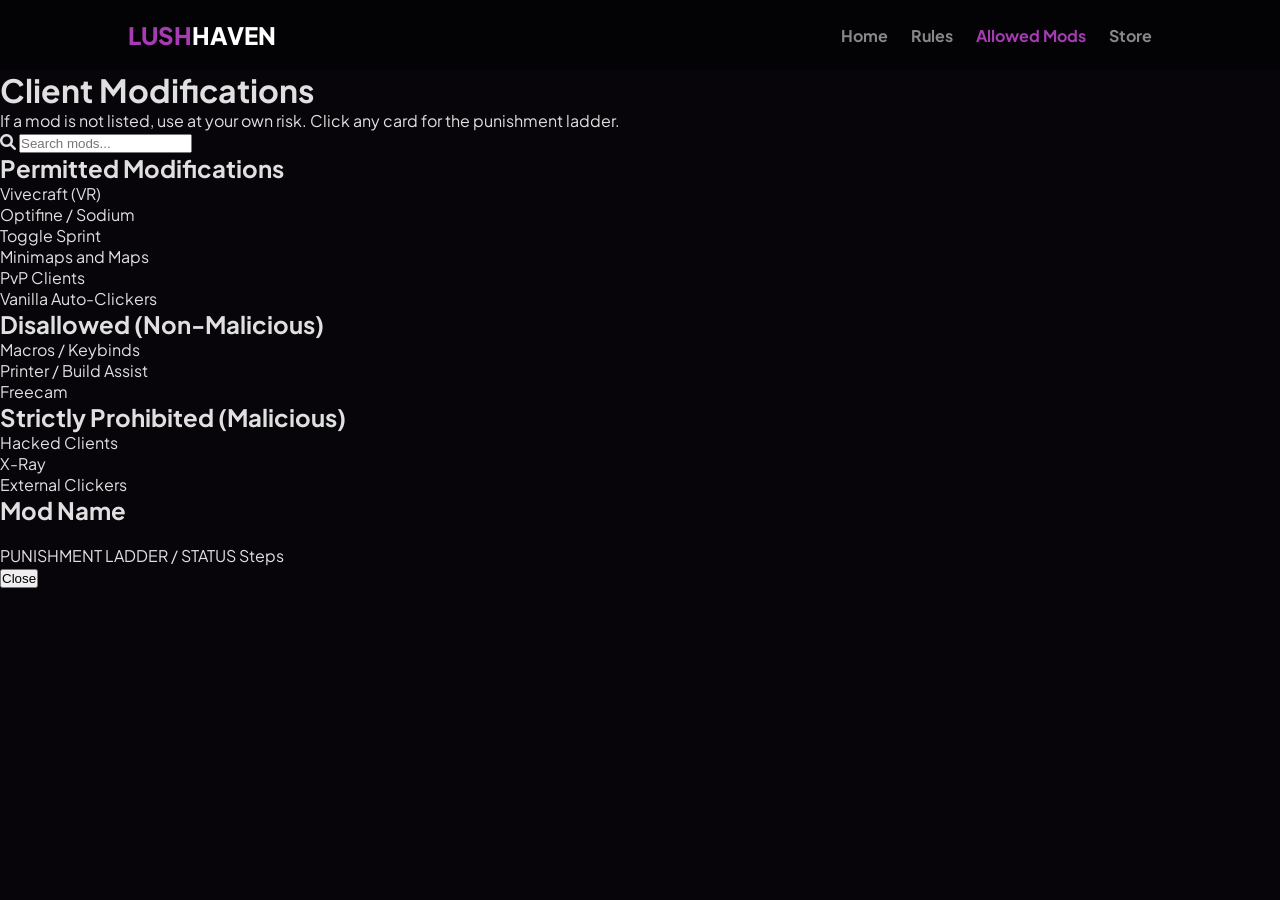
==== mods.html @ 112acbd1 "Update mods.html" ====
<!DOCTYPE html>
<html lang="en">
<head>
    <meta charset="UTF-8">
    <meta name="viewport" content="width=device-width, initial-scale=1.0">
    <title>LushHaven | Client Modifications</title>
    <link rel="stylesheet" href="style.css">
    <link rel="stylesheet" href="https://cdnjs.cloudflare.com/ajax/libs/font-awesome/6.0.0/css/all.min.css">
</head>
<body>

<header>
    <div class="nav">
        <div class="logo"><span>LUSH</span>HAVEN</div>
        <div class="links">
            <a href="index.html">Home</a>
            <a href="rules.html">Rules</a>
            <a href="mods.html" class="active">Allowed Mods</a>
            <a href="https://lushhaven.tebex.io/">Store</a>
        </div>
    </div>
</header>

<div class="container">
    <div class="rules-header">
        <h1>Client <span>Modifications</span></h1>
        <p>If a mod is not listed, use at your own risk. Click any card for the punishment ladder.</p>
        <div class="search-wrapper">
            <i class="fas fa-search"></i>
            <input type="text" id="modSearch" placeholder="Search mods..." onkeyup="filterMods()">
        </div>
    </div>

    <h2 class="tier-title status-green">Permitted Modifications</h2>
    <div class="rule-grid">
        <div class="rule-node status-green-bg" onclick="openMod('Vivecraft', 'Minecraft VR modifications.', 'PERMITTED')">Vivecraft (VR)</div>
        <div class="rule-node status-green-bg" onclick="openMod('Performance', 'Optifine, Sodium, Lithium, and Starlight.', 'PERMITTED')">Optifine / Sodium</div>
        <div class="rule-node status-green-bg" onclick="openMod('Toggle Sprint', 'Built-in or modded toggle sprint.', 'PERMITTED')">Toggle Sprint</div>
        <div class="rule-node status-green-bg" onclick="openMod('Minimaps', 'Surface terrain only. Players, mobs, and caves must be DISABLED.', 'PERMITTED')">Minimaps and Maps</div>
        <div class="rule-node status-green-bg" onclick="openMod('PvP Clients', 'Badlion, Lunar, Cosmic, 5zig, and LabyMod.', 'PERMITTED')">PvP Clients</div>
        <div class="rule-node status-green-bg" onclick="openMod('Vanilla Clickers', 'Includes F3+T and built-in toggles. Disallowed for AFK/PvP.', 'PERMITTED')">Vanilla Auto-Clickers</div>
    </div>

    <h2 class="tier-title status-yellow">Disallowed (Non-Malicious)</h2>
    <div class="rule-grid">
        <div class="rule-node status-yellow-bg" onclick="openMod('Macros/Keybinds', 'Includes hotkeys. Disallowed for AFK usage.', '1d ➔ 3d ➔ 7d ➔ 14d ➔ PERM')">Macros / Keybinds</div>
        <div class="rule-node status-yellow-bg" onclick="openMod('Printer', 'Easy Place / Safe Place behavior. Only allowed on Creative.', '1d ➔ 3d ➔ 7d ➔ 14d ➔ PERM')">Printer / Build Assist</div>
        <div class="rule-node status-yellow-bg" onclick="openMod('Freecam', 'Looking through walls via camera detaching.', '1d ➔ 3d ➔ 7d ➔ 14d ➔ PERM')">Freecam</div>
    </div>

    <h2 class="tier-title status-red">Strictly Prohibited (Malicious)</h2>
    <div class="rule-grid">
        <div class="rule-node status-red-bg" onclick="openMod('Hacked Clients', 'Vape, Future, Meteor, Impact, etc.', '7d ➔ 14d ➔ 30d ➔ PERM')">Hacked Clients</div>
        <div class="rule-node status-red-bg" onclick="openMod('X-Ray', 'Texture packs, mods, or cave-finders.', '7d ➔ 14d ➔ 30d ➔ PERM')">X-Ray</div>
        <div class="rule-node status-red-bg" onclick="openMod('Auto-Clickers', 'External software used for PvP or AFK grinding.', '7d ➔ 14d ➔ 30d ➔ PERM')">External Clickers</div>
    </div>
</div>

<div id="modModal" class="modal">
    <div class="modal-content">
        <h2 id="modalTitle">Mod Name</h2>
        <p id="modalDesc" style="margin: 20px 0; color: #888;"></p>
        <div id="statusBox" class="punishment-banner">
            <span class="banner-label">PUNISHMENT LADDER / STATUS</span>
            <span id="modalStatus" class="banner-steps">Steps</span>
        </div>
        <button class="btn-close" onclick="closeModal()">Close</button>
    </div>
</div>

<script>
    const modal = document.getElementById("modModal");
    function openMod(t, d, s) {
        document.getElementById("modalTitle").innerText = t;
        document.getElementById("modalDesc").innerText = d;
        document.getElementById("modalStatus").innerText = s;
        const sourceNode = event.currentTarget;
        const statusBox = document.getElementById("statusBox");
        
        let colorClass = 'status-red-bg';
        if (sourceNode.classList.contains('status-green-bg')) colorClass = 'status-green-bg';
        if (sourceNode.classList.contains('status-yellow-bg')) colorClass = 'status-yellow-bg';
        
        statusBox.className = "punishment-banner " + colorClass;
        modal.style.display = "flex";
    }
    function closeModal() { modal.style.display = "none"; }
    function filterMods() {
        let input = document.getElementById('modSearch').value.toLowerCase();
        let nodes = document.getElementsByClassName('rule-node');
        for (let i = 0; i < nodes.length; i++) {
            nodes[i].style.display = nodes[i].innerText.toLowerCase().includes(input) ? "block" : "none";
        }
    }
    window.onclick = (e) => { if (e.target == modal) closeModal(); }
</script>
</body>
</html>
---- style.css ----
/* --- ROOT SETTINGS --- */
@import url('https://fonts.googleapis.com/css2?family=Plus+Jakarta+Sans:wght@400;600;800&display=swap');

:root {
    --bg: #07050a;
    --card: #120e1a;
    --accent: #a73bb3; /* Purple */
    --text: #e0e0e0;
    --success: #2ecc71;
}

* { margin: 0; padding: 0; box-sizing: border-box; }

body {
    background-color: var(--bg) !important; /* Force black background */
    color: var(--text);
    font-family: 'Plus Jakarta Sans', sans-serif;
}

/* --- LOGO COLORS --- */
.logo { 
    font-weight: 800; 
    font-size: 24px; 
    color: #ffffff !important; /* HAVEN is white */
}
.logo span { 
    color: var(--accent) !important; /* LUSH is purple */
}

/* --- HERO SECTION --- */
.main-wrapper {
    height: 100vh;
    display: flex;
    flex-direction: column;
    justify-content: center;
    align-items: center;
    text-align: center;
    padding: 20px;
}

.hero-section h1 {
    font-size: 70px;
    font-weight: 800;
    line-height: 1;
    margin-bottom: 20px;
}

.hero-section h1 span {
    color: var(--accent);
}

.badge {
    background: rgba(167, 59, 179, 0.1);
    color: var(--accent);
    padding: 10px 20px;
    border-radius: 50px;
    font-size: 12px;
    font-weight: 800;
    border: 1px solid var(--accent);
    margin-bottom: 20px;
    display: inline-block;
}

/* --- BUTTONS --- */
.btn-main {
    background: var(--accent);
    color: white;
    padding: 15px 30px;
    border-radius: 10px;
    text-decoration: none;
    font-weight: 800;
    display: inline-block;
    margin-top: 20px;
}

/* --- NAV --- */
.nav {
    display: flex;
    justify-content: space-between;
    align-items: center;
    padding: 20px 10%;
    background: rgba(0,0,0,0.5);
    backdrop-filter: blur(10px);
}

.links a {
    color: #888;
    text-decoration: none;
    margin-left: 20px;
    font-weight: 700;
}

.links a.active { color: var(--accent); }
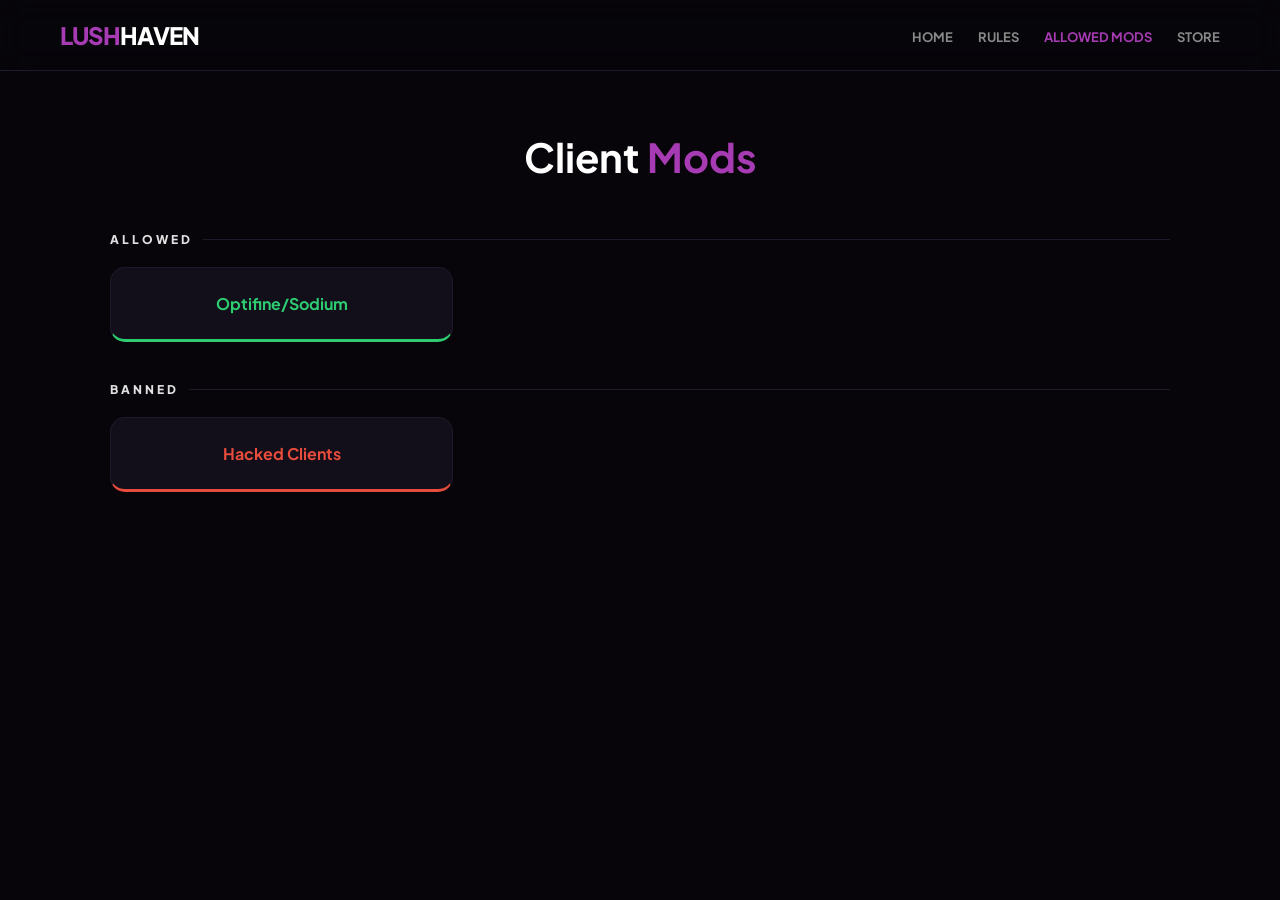
==== commit 0bcd7816: "Update mods.html" ====
--- a/mods.html
+++ b/mods.html
@@ -2,97 +2,32 @@
 <html lang="en">
 <head>
     <meta charset="UTF-8">
-    <meta name="viewport" content="width=device-width, initial-scale=1.0">
-    <title>LushHaven | Client Modifications</title>
+    <title>LushHaven | Mods</title>
     <link rel="stylesheet" href="style.css">
     <link rel="stylesheet" href="https://cdnjs.cloudflare.com/ajax/libs/font-awesome/6.0.0/css/all.min.css">
 </head>
 <body>
-
 <header>
     <div class="nav">
         <div class="logo"><span>LUSH</span>HAVEN</div>
-        <div class="links">
-            <a href="index.html">Home</a>
-            <a href="rules.html">Rules</a>
-            <a href="mods.html" class="active">Allowed Mods</a>
-            <a href="https://lushhaven.tebex.io/">Store</a>
-        </div>
+        <div class="links"><a href="index.html">Home</a><a href="rules.html">Rules</a><a href="mods.html" class="active">Allowed Mods</a><a href="https://lushhaven.tebex.io/">Store</a></div>
     </div>
 </header>
-
 <div class="container">
-    <div class="rules-header">
-        <h1>Client <span>Modifications</span></h1>
-        <p>If a mod is not listed, use at your own risk. Click any card for the punishment ladder.</p>
-        <div class="search-wrapper">
-            <i class="fas fa-search"></i>
-            <input type="text" id="modSearch" placeholder="Search mods..." onkeyup="filterMods()">
-        </div>
+    <div class="rules-header"><h1>Client <span>Mods</span></h1></div>
+    <h2 class="tier-title status-green">Allowed</h2>
+    <div class="rule-grid">
+        <div class="rule-node status-green-bg" onclick="openPop('Performance', 'Optifine/Sodium.', 'PERMITTED')">Optifine/Sodium</div>
     </div>
-
-    <h2 class="tier-title status-green">Permitted Modifications</h2>
+    <h2 class="tier-title status-red">Banned</h2>
     <div class="rule-grid">
-        <div class="rule-node status-green-bg" onclick="openMod('Vivecraft', 'Minecraft VR modifications.', 'PERMITTED')">Vivecraft (VR)</div>
-        <div class="rule-node status-green-bg" onclick="openMod('Performance', 'Optifine, Sodium, Lithium, and Starlight.', 'PERMITTED')">Optifine / Sodium</div>
-        <div class="rule-node status-green-bg" onclick="openMod('Toggle Sprint', 'Built-in or modded toggle sprint.', 'PERMITTED')">Toggle Sprint</div>
-        <div class="rule-node status-green-bg" onclick="openMod('Minimaps', 'Surface terrain only. Players, mobs, and caves must be DISABLED.', 'PERMITTED')">Minimaps and Maps</div>
-        <div class="rule-node status-green-bg" onclick="openMod('PvP Clients', 'Badlion, Lunar, Cosmic, 5zig, and LabyMod.', 'PERMITTED')">PvP Clients</div>
-        <div class="rule-node status-green-bg" onclick="openMod('Vanilla Clickers', 'Includes F3+T and built-in toggles. Disallowed for AFK/PvP.', 'PERMITTED')">Vanilla Auto-Clickers</div>
-    </div>
-
-    <h2 class="tier-title status-yellow">Disallowed (Non-Malicious)</h2>
-    <div class="rule-grid">
-        <div class="rule-node status-yellow-bg" onclick="openMod('Macros/Keybinds', 'Includes hotkeys. Disallowed for AFK usage.', '1d ➔ 3d ➔ 7d ➔ 14d ➔ PERM')">Macros / Keybinds</div>
-        <div class="rule-node status-yellow-bg" onclick="openMod('Printer', 'Easy Place / Safe Place behavior. Only allowed on Creative.', '1d ➔ 3d ➔ 7d ➔ 14d ➔ PERM')">Printer / Build Assist</div>
-        <div class="rule-node status-yellow-bg" onclick="openMod('Freecam', 'Looking through walls via camera detaching.', '1d ➔ 3d ➔ 7d ➔ 14d ➔ PERM')">Freecam</div>
-    </div>
-
-    <h2 class="tier-title status-red">Strictly Prohibited (Malicious)</h2>
-    <div class="rule-grid">
-        <div class="rule-node status-red-bg" onclick="openMod('Hacked Clients', 'Vape, Future, Meteor, Impact, etc.', '7d ➔ 14d ➔ 30d ➔ PERM')">Hacked Clients</div>
-        <div class="rule-node status-red-bg" onclick="openMod('X-Ray', 'Texture packs, mods, or cave-finders.', '7d ➔ 14d ➔ 30d ➔ PERM')">X-Ray</div>
-        <div class="rule-node status-red-bg" onclick="openMod('Auto-Clickers', 'External software used for PvP or AFK grinding.', '7d ➔ 14d ➔ 30d ➔ PERM')">External Clickers</div>
+        <div class="rule-node status-red-bg" onclick="openPop('Hacks', 'KillAura, Fly, etc.', '7d ➔ 14d ➔ PERM')">Hacked Clients</div>
     </div>
 </div>
-
-<div id="modModal" class="modal">
-    <div class="modal-content">
-        <h2 id="modalTitle">Mod Name</h2>
-        <p id="modalDesc" style="margin: 20px 0; color: #888;"></p>
-        <div id="statusBox" class="punishment-banner">
-            <span class="banner-label">PUNISHMENT LADDER / STATUS</span>
-            <span id="modalStatus" class="banner-steps">Steps</span>
-        </div>
-        <button class="btn-close" onclick="closeModal()">Close</button>
-    </div>
-</div>
-
+<div id="m" class="modal"><div class="modal-content"><h2 id="mT"></h2><p id="mD" style="margin:20px 0; color:#888"></p><div id="mB" class="punishment-banner"><span class="banner-label">STATUS</span><span id="mS" class="banner-steps"></span></div><button class="btn-close" onclick="closePop()">Close</button></div></div>
 <script>
-    const modal = document.getElementById("modModal");
-    function openMod(t, d, s) {
-        document.getElementById("modalTitle").innerText = t;
-        document.getElementById("modalDesc").innerText = d;
-        document.getElementById("modalStatus").innerText = s;
-        const sourceNode = event.currentTarget;
-        const statusBox = document.getElementById("statusBox");
-        
-        let colorClass = 'status-red-bg';
-        if (sourceNode.classList.contains('status-green-bg')) colorClass = 'status-green-bg';
-        if (sourceNode.classList.contains('status-yellow-bg')) colorClass = 'status-yellow-bg';
-        
-        statusBox.className = "punishment-banner " + colorClass;
-        modal.style.display = "flex";
-    }
-    function closeModal() { modal.style.display = "none"; }
-    function filterMods() {
-        let input = document.getElementById('modSearch').value.toLowerCase();
-        let nodes = document.getElementsByClassName('rule-node');
-        for (let i = 0; i < nodes.length; i++) {
-            nodes[i].style.display = nodes[i].innerText.toLowerCase().includes(input) ? "block" : "none";
-        }
-    }
-    window.onclick = (e) => { if (e.target == modal) closeModal(); }
+    function openPop(t,d,s){document.getElementById('mT').innerText=t;document.getElementById('mD').innerText=d;document.getElementById('mS').innerText=s;document.getElementById('m').style.display='flex';}
+    function closePop(){document.getElementById('m').style.display='none';}
 </script>
 </body>
 </html>
--- a/style.css
+++ b/style.css
@@ -1,93 +1,70 @@
-/* --- ROOT SETTINGS --- */
 @import url('https://fonts.googleapis.com/css2?family=Plus+Jakarta+Sans:wght@400;600;800&display=swap');
 
 :root {
     --bg: #07050a;
     --card: #120e1a;
-    --accent: #a73bb3; /* Purple */
+    --accent: #a73bb3;
     --text: #e0e0e0;
     --success: #2ecc71;
+    --warning: #f1c40f;
+    --danger: #e74c3c;
 }
 
 * { margin: 0; padding: 0; box-sizing: border-box; }
 
 body {
-    background-color: var(--bg) !important; /* Force black background */
+    background-color: var(--bg);
     color: var(--text);
     font-family: 'Plus Jakarta Sans', sans-serif;
+    overflow-x: hidden;
 }
 
-/* --- LOGO COLORS --- */
-.logo { 
-    font-weight: 800; 
-    font-size: 24px; 
-    color: #ffffff !important; /* HAVEN is white */
+/* --- Navigation --- */
+header {
+    background: rgba(7, 5, 10, 0.8);
+    backdrop-filter: blur(15px);
+    border-bottom: 1px solid #1f1a29;
+    position: sticky;
+    top: 0;
+    z-index: 1000;
 }
-.logo span { 
-    color: var(--accent) !important; /* LUSH is purple */
-}
+.nav { max-width: 1200px; margin: 0 auto; display: flex; justify-content: space-between; padding: 20px; align-items: center; }
 
-/* --- HERO SECTION --- */
-.main-wrapper {
-    height: 100vh;
-    display: flex;
-    flex-direction: column;
-    justify-content: center;
-    align-items: center;
-    text-align: center;
-    padding: 20px;
-}
+/* Logo Fix: LUSH is Purple, HAVEN is White */
+.logo { font-weight: 800; font-size: 24px; color: #ffffff; letter-spacing: -1px; }
+.logo span { color: var(--accent); }
 
-.hero-section h1 {
-    font-size: 70px;
-    font-weight: 800;
-    line-height: 1;
-    margin-bottom: 20px;
-}
+.links a { color: #888; text-decoration: none; margin-left: 25px; font-weight: 700; font-size: 13px; text-transform: uppercase; transition: 0.3s; }
+.links a.active, .links a:hover { color: var(--accent); }
 
-.hero-section h1 span {
-    color: var(--accent);
-}
+/* --- Hero (Index) --- */
+.main-wrapper { min-height: calc(100vh - 80px); display: flex; flex-direction: column; justify-content: center; align-items: center; padding: 40px 20px; text-align: center; }
+.badge { background: rgba(167, 59, 179, 0.1); color: var(--accent); padding: 8px 16px; border-radius: 50px; font-size: 12px; font-weight: 800; border: 1px solid var(--accent); margin-bottom: 20px; display: inline-block; }
+.hero-section h1 { font-size: clamp(40px, 8vw, 80px); color: #fff; line-height: 1.1; margin-bottom: 20px; }
+.hero-section h1 span { color: var(--accent); display: block; }
+.btn-main { background: var(--accent); color: #fff; padding: 18px 35px; border-radius: 12px; text-decoration: none; font-weight: 800; display: inline-block; transition: 0.3s; }
+.btn-main:hover { transform: translateY(-3px); box-shadow: 0 10px 20px rgba(167, 59, 179, 0.3); }
 
-.badge {
-    background: rgba(167, 59, 179, 0.1);
-    color: var(--accent);
-    padding: 10px 20px;
-    border-radius: 50px;
-    font-size: 12px;
-    font-weight: 800;
-    border: 1px solid var(--accent);
-    margin-bottom: 20px;
-    display: inline-block;
-}
+/* --- Grids (Rules/Mods) --- */
+.container { max-width: 1100px; margin: 0 auto; padding: 60px 20px; }
+.rules-header { text-align: center; margin-bottom: 50px; }
+.rules-header h1 { font-size: 40px; color: #fff; }
+.rules-header h1 span { color: var(--accent); }
+.tier-title { font-size: 12px; text-transform: uppercase; letter-spacing: 3px; margin: 40px 0 20px; font-weight: 800; display: flex; align-items: center; gap: 10px; }
+.tier-title::after { content: ""; height: 1px; flex: 1; background: #1f1a29; }
+.rule-grid { display: grid; grid-template-columns: repeat(auto-fill, minmax(280px, 1fr)); gap: 15px; }
+.rule-node { background: var(--card); border: 1px solid #1f1a29; padding: 25px; border-radius: 15px; cursor: pointer; font-weight: 700; transition: 0.3s; text-align: center; }
+.rule-node:hover { border-color: var(--accent); transform: translateY(-5px); }
 
-/* --- BUTTONS --- */
-.btn-main {
-    background: var(--accent);
-    color: white;
-    padding: 15px 30px;
-    border-radius: 10px;
-    text-decoration: none;
-    font-weight: 800;
-    display: inline-block;
-    margin-top: 20px;
-}
+/* --- Status Colors --- */
+.status-green-bg { border-bottom: 3px solid var(--success) !important; color: var(--success); }
+.status-yellow-bg { border-bottom: 3px solid var(--warning) !important; color: var(--warning); }
+.status-red-bg { border-bottom: 3px solid var(--danger) !important; color: var(--danger); }
 
-/* --- NAV --- */
-.nav {
-    display: flex;
-    justify-content: space-between;
-    align-items: center;
-    padding: 20px 10%;
-    background: rgba(0,0,0,0.5);
-    backdrop-filter: blur(10px);
-}
-
-.links a {
-    color: #888;
-    text-decoration: none;
-    margin-left: 20px;
-    font-weight: 700;
-}
-
-.links a.active { color: var(--accent); }
+/* --- Modals --- */
+.modal { display: none; position: fixed; z-index: 2000; left: 0; top: 0; width: 100%; height: 100%; background: rgba(0,0,0,0.9); backdrop-filter: blur(10px); justify-content: center; align-items: center; }
+.modal-content { background: #120e1a; padding: 40px; border-radius: 20px; width: 90%; max-width: 500px; border: 1px solid #2a2438; text-align: center; }
+.punishment-banner { padding: 20px; border-radius: 12px; margin: 20px 0; text-align: left; background: rgba(255,255,255,0.05); }
+.banner-label { font-size: 10px; font-weight: 900; opacity: 0.6; display: block; margin-bottom: 5px; }
+.banner-steps { font-weight: 700; color: #fff; }
+.btn-close { background: var(--accent); color: #fff; border: none; padding: 12px 30px; border-radius: 8px; font-weight: 800; cursor: pointer; }
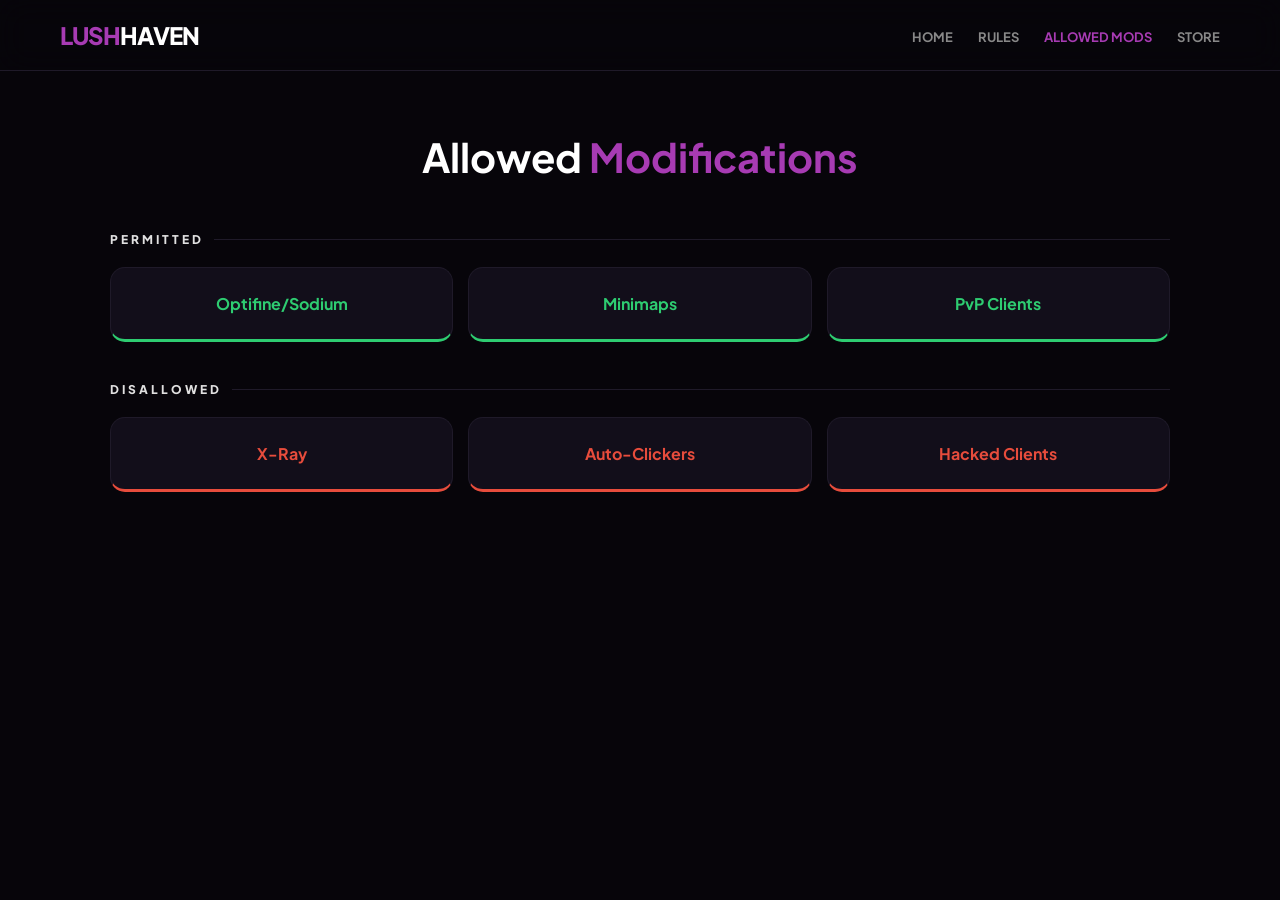
==== commit 75fa4b45: "Refactor mods.html for clarity and structure" ====
--- a/mods.html
+++ b/mods.html
@@ -14,19 +14,32 @@
     </div>
 </header>
 <div class="container">
-    <div class="rules-header"><h1>Client <span>Mods</span></h1></div>
-    <h2 class="tier-title status-green">Allowed</h2>
+    <div class="rules-header"><h1>Allowed <span>Modifications</span></h1></div>
+    
+    <h2 class="tier-title status-green">Permitted</h2>
     <div class="rule-grid">
-        <div class="rule-node status-green-bg" onclick="openPop('Performance', 'Optifine/Sodium.', 'PERMITTED')">Optifine/Sodium</div>
+        <div class="rule-node status-green-bg" onclick="openPop('Optifine', 'Performance optimization.', 'ALLOWED')">Optifine/Sodium</div>
+        <div class="rule-node status-green-bg" onclick="openPop('Minimaps', 'Surface maps only. No caves/players.', 'ALLOWED')">Minimaps</div>
+        <div class="rule-node status-green-bg" onclick="openPop('PvP Clients', 'Lunar, Badlion, etc.', 'ALLOWED')">PvP Clients</div>
     </div>
-    <h2 class="tier-title status-red">Banned</h2>
+
+    <h2 class="tier-title status-red">Disallowed</h2>
     <div class="rule-grid">
-        <div class="rule-node status-red-bg" onclick="openPop('Hacks', 'KillAura, Fly, etc.', '7d ➔ 14d ➔ PERM')">Hacked Clients</div>
+        <div class="rule-node status-red-bg" onclick="openPop('X-Ray', 'Seeing ores/chests.', '7d ➔ 30d ➔ PERM')">X-Ray</div>
+        <div class="rule-node status-red-bg" onclick="openPop('Auto-Clickers', 'Automation of clicking.', '7d ➔ 14d ➔ PERM')">Auto-Clickers</div>
+        <div class="rule-node status-red-bg" onclick="openPop('Hacks', 'Fly, Speed, KillAura.', 'Permanent Ban')">Hacked Clients</div>
     </div>
 </div>
+
 <div id="m" class="modal"><div class="modal-content"><h2 id="mT"></h2><p id="mD" style="margin:20px 0; color:#888"></p><div id="mB" class="punishment-banner"><span class="banner-label">STATUS</span><span id="mS" class="banner-steps"></span></div><button class="btn-close" onclick="closePop()">Close</button></div></div>
+
 <script>
-    function openPop(t,d,s){document.getElementById('mT').innerText=t;document.getElementById('mD').innerText=d;document.getElementById('mS').innerText=s;document.getElementById('m').style.display='flex';}
+    function openPop(t,d,s){
+        document.getElementById('mT').innerText=t;
+        document.getElementById('mD').innerText=d;
+        document.getElementById('mS').innerText=s;
+        document.getElementById('m').style.display='flex';
+    }
     function closePop(){document.getElementById('m').style.display='none';}
 </script>
 </body>
--- a/style.css
+++ b/style.css
@@ -16,7 +16,6 @@
     background-color: var(--bg);
     color: var(--text);
     font-family: 'Plus Jakarta Sans', sans-serif;
-    overflow-x: hidden;
 }
 
 /* --- Navigation --- */
@@ -29,26 +28,30 @@
     z-index: 1000;
 }
 .nav { max-width: 1200px; margin: 0 auto; display: flex; justify-content: space-between; padding: 20px; align-items: center; }
-
-/* Logo Fix: LUSH is Purple, HAVEN is White */
 .logo { font-weight: 800; font-size: 24px; color: #ffffff; letter-spacing: -1px; }
 .logo span { color: var(--accent); }
-
 .links a { color: #888; text-decoration: none; margin-left: 25px; font-weight: 700; font-size: 13px; text-transform: uppercase; transition: 0.3s; }
 .links a.active, .links a:hover { color: var(--accent); }
 
 /* --- Hero (Index) --- */
 .main-wrapper { min-height: calc(100vh - 80px); display: flex; flex-direction: column; justify-content: center; align-items: center; padding: 40px 20px; text-align: center; }
-.badge { background: rgba(167, 59, 179, 0.1); color: var(--accent); padding: 8px 16px; border-radius: 50px; font-size: 12px; font-weight: 800; border: 1px solid var(--accent); margin-bottom: 20px; display: inline-block; }
-.hero-section h1 { font-size: clamp(40px, 8vw, 80px); color: #fff; line-height: 1.1; margin-bottom: 20px; }
-.hero-section h1 span { color: var(--accent); display: block; }
-.btn-main { background: var(--accent); color: #fff; padding: 18px 35px; border-radius: 12px; text-decoration: none; font-weight: 800; display: inline-block; transition: 0.3s; }
-.btn-main:hover { transform: translateY(-3px); box-shadow: 0 10px 20px rgba(167, 59, 179, 0.3); }
+.badge { background: rgba(167, 59, 179, 0.1); color: var(--accent); padding: 8px 16px; border-radius: 50px; font-size: 12px; font-weight: 800; border: 1px solid var(--accent); margin-bottom: 25px; display: inline-block; }
+.hero-section { max-width: 800px; }
+.hero-section h1 { font-size: clamp(40px, 8vw, 75px); color: #fff; line-height: 1.1; margin-bottom: 25px; }
+.hero-section h1 span { color: var(--accent); }
+.hero-section p { font-size: 18px; color: #888; margin-bottom: 40px; line-height: 1.6; }
 
-/* --- Grids (Rules/Mods) --- */
+/* --- Button Grouping --- */
+.hero-btns { display: flex; gap: 15px; justify-content: center; flex-wrap: wrap; }
+.btn-main { background: var(--accent); color: #fff; padding: 18px 35px; border-radius: 12px; text-decoration: none; font-weight: 800; transition: 0.3s; cursor: pointer; border: none; font-family: inherit; }
+.btn-ip { background: var(--card); color: #fff; border: 1px solid #1f1a29; padding: 18px 35px; border-radius: 12px; font-weight: 800; cursor: pointer; transition: 0.3s; display: flex; align-items: center; gap: 10px; }
+.btn-ip:hover { border-color: var(--accent); background: #1a1425; }
+.btn-ip i { color: var(--accent); }
+
+/* --- Grids --- */
 .container { max-width: 1100px; margin: 0 auto; padding: 60px 20px; }
 .rules-header { text-align: center; margin-bottom: 50px; }
-.rules-header h1 { font-size: 40px; color: #fff; }
+.rules-header h1 { font-size: 40px; color: #fff; margin-bottom: 10px; }
 .rules-header h1 span { color: var(--accent); }
 .tier-title { font-size: 12px; text-transform: uppercase; letter-spacing: 3px; margin: 40px 0 20px; font-weight: 800; display: flex; align-items: center; gap: 10px; }
 .tier-title::after { content: ""; height: 1px; flex: 1; background: #1f1a29; }
@@ -56,15 +59,13 @@
 .rule-node { background: var(--card); border: 1px solid #1f1a29; padding: 25px; border-radius: 15px; cursor: pointer; font-weight: 700; transition: 0.3s; text-align: center; }
 .rule-node:hover { border-color: var(--accent); transform: translateY(-5px); }
 
-/* --- Status Colors --- */
+/* --- Status & Modals --- */
 .status-green-bg { border-bottom: 3px solid var(--success) !important; color: var(--success); }
 .status-yellow-bg { border-bottom: 3px solid var(--warning) !important; color: var(--warning); }
 .status-red-bg { border-bottom: 3px solid var(--danger) !important; color: var(--danger); }
-
-/* --- Modals --- */
 .modal { display: none; position: fixed; z-index: 2000; left: 0; top: 0; width: 100%; height: 100%; background: rgba(0,0,0,0.9); backdrop-filter: blur(10px); justify-content: center; align-items: center; }
 .modal-content { background: #120e1a; padding: 40px; border-radius: 20px; width: 90%; max-width: 500px; border: 1px solid #2a2438; text-align: center; }
 .punishment-banner { padding: 20px; border-radius: 12px; margin: 20px 0; text-align: left; background: rgba(255,255,255,0.05); }
 .banner-label { font-size: 10px; font-weight: 900; opacity: 0.6; display: block; margin-bottom: 5px; }
 .banner-steps { font-weight: 700; color: #fff; }
-.btn-close { background: var(--accent); color: #fff; border: none; padding: 12px 30px; border-radius: 8px; font-weight: 800; cursor: pointer; }
+.btn-close { background: var(--accent); color: #fff; border: none; padding: 12px 30px; border-radius: 8px; font-weight: 800; cursor: pointer; margin-top: 10px; }
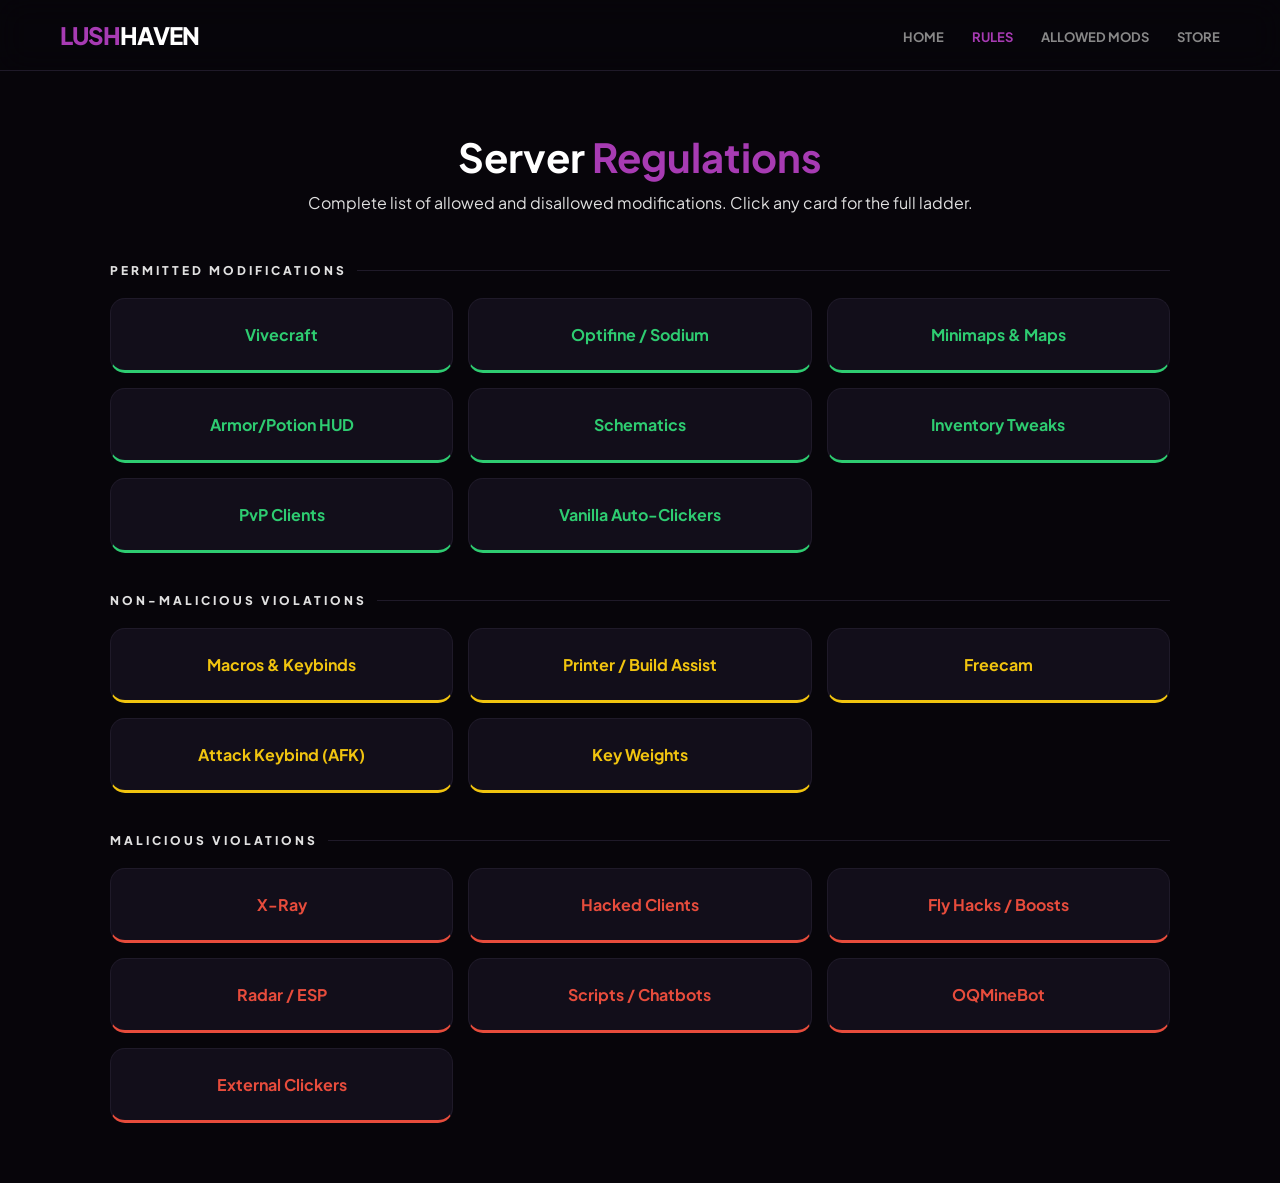
==== commit f96cdc7c: "Update mods.html" ====
--- a/mods.html
+++ b/mods.html
@@ -2,45 +2,92 @@
 <html lang="en">
 <head>
     <meta charset="UTF-8">
-    <title>LushHaven | Mods</title>
+    <meta name="viewport" content="width=device-width, initial-scale=1.0">
+    <title>LushHaven | Rules</title>
     <link rel="stylesheet" href="style.css">
     <link rel="stylesheet" href="https://cdnjs.cloudflare.com/ajax/libs/font-awesome/6.0.0/css/all.min.css">
 </head>
 <body>
+
 <header>
     <div class="nav">
         <div class="logo"><span>LUSH</span>HAVEN</div>
-        <div class="links"><a href="index.html">Home</a><a href="rules.html">Rules</a><a href="mods.html" class="active">Allowed Mods</a><a href="https://lushhaven.tebex.io/">Store</a></div>
+        <div class="links">
+            <a href="index.html">Home</a>
+            <a href="rules.html" class="active">Rules</a>
+            <a href="mods.html">Allowed Mods</a>
+            <a href="https://lushhaven.tebex.io/">Store</a>
+        </div>
     </div>
 </header>
+
 <div class="container">
-    <div class="rules-header"><h1>Allowed <span>Modifications</span></h1></div>
-    
-    <h2 class="tier-title status-green">Permitted</h2>
-    <div class="rule-grid">
-        <div class="rule-node status-green-bg" onclick="openPop('Optifine', 'Performance optimization.', 'ALLOWED')">Optifine/Sodium</div>
-        <div class="rule-node status-green-bg" onclick="openPop('Minimaps', 'Surface maps only. No caves/players.', 'ALLOWED')">Minimaps</div>
-        <div class="rule-node status-green-bg" onclick="openPop('PvP Clients', 'Lunar, Badlion, etc.', 'ALLOWED')">PvP Clients</div>
+    <div class="rules-header">
+        <h1>Server <span>Regulations</span></h1>
+        <p>Complete list of allowed and disallowed modifications. Click any card for the full ladder.</p>
     </div>
 
-    <h2 class="tier-title status-red">Disallowed</h2>
+    <h2 class="tier-title status-green">Permitted Modifications</h2>
     <div class="rule-grid">
-        <div class="rule-node status-red-bg" onclick="openPop('X-Ray', 'Seeing ores/chests.', '7d ➔ 30d ➔ PERM')">X-Ray</div>
-        <div class="rule-node status-red-bg" onclick="openPop('Auto-Clickers', 'Automation of clicking.', '7d ➔ 14d ➔ PERM')">Auto-Clickers</div>
-        <div class="rule-node status-red-bg" onclick="openPop('Hacks', 'Fly, Speed, KillAura.', 'Permanent Ban')">Hacked Clients</div>
+        <div class="rule-node status-green-bg" onclick="openPop('Vivecraft', 'Minecraft VR modifications.', 'Permitted')">Vivecraft</div>
+        <div class="rule-node status-green-bg" onclick="openPop('Performance', 'Optifine, Sodium, Lithium, and Starlight.', 'Permitted')">Optifine / Sodium</div>
+        <div class="rule-node status-green-bg" onclick="openPop('Minimaps', 'Surface terrain only. Players, mobs, caves, entities, and radar must be DISABLED.', 'Permitted')">Minimaps & Maps</div>
+        <div class="rule-node status-green-bg" onclick="openPop('HUDs', 'Armor, Potion HUDs, Co-ordinate mods, and Saturation mods.', 'Permitted')">Armor/Potion HUD</div>
+        <div class="rule-node status-green-bg" onclick="openPop('Schematics', 'Litematica/Schematica. You must NOT use printer.', 'Permitted')">Schematics</div>
+        <div class="rule-node status-green-bg" onclick="openPop('Inventory Tweaks', 'Sorting mods. Auto Potting and Auto Armor is NOT allowed.', 'Permitted')">Inventory Tweaks</div>
+        <div class="rule-node status-green-bg" onclick="openPop('PvP Clients', 'Badlion, Lunar, and Cosmic. Must have no advantage.', 'Permitted')">PvP Clients</div>
+        <div class="rule-node status-green-bg" onclick="openPop('Vanilla Clickers', 'Includes F3+T and built-in toggles. Disallowed for AFK/PvP.', 'Permitted')">Vanilla Auto-Clickers</div>
+    </div>
+
+    <h2 class="tier-title status-yellow">Non-Malicious Violations</h2>
+    <div class="rule-grid">
+        <div class="rule-node status-yellow-bg" onclick="openPop('Macros/Keybinds', 'Includes hotkeys used for automation.', '1d ➔ 3d ➔ 7d ➔ 14d ➔ Permanent')">Macros & Keybinds</div>
+        <div class="rule-node status-yellow-bg" onclick="openPop('Printer', 'Easy Place / Safe Place behavior. Only allowed on Creative.', '1d ➔ 3d ➔ 7d ➔ 14d ➔ Permanent')">Printer / Build Assist</div>
+        <div class="rule-node status-yellow-bg" onclick="openPop('Freecam', 'Looking through walls via camera detaching.', '1d ➔ 3d ➔ 7d ➔ 14d ➔ Permanent')">Freecam</div>
+        <div class="rule-node status-yellow-bg" onclick="openPop('Attack Keybind', 'Rebinding keys is fine unless used to AFK grind.', '1d ➔ 3d ➔ 7d ➔ 14d ➔ Permanent')">Attack Keybind (AFK)</div>
+        <div class="rule-node status-yellow-bg" onclick="openPop('External Weights', 'Using physical weights on keys to AFK grind.', '1d ➔ 3d ➔ 7d ➔ 14d ➔ Permanent')">Key Weights</div>
+    </div>
+
+    <h2 class="tier-title status-red">Malicious Violations</h2>
+    <div class="rule-grid">
+        <div class="rule-node status-red-bg" onclick="openPop('X-Ray', 'Texture packs or mods used to see ores/chests.', '7d ➔ 14d ➔ 30d ➔ Permanent ➔ Blacklist')">X-Ray</div>
+        <div class="rule-node status-red-bg" onclick="openPop('Hacked Clients', 'KillAura, Speed, Reach, etc.', '7d ➔ 14d ➔ 30d ➔ Permanent ➔ Blacklist')">Hacked Clients</div>
+        <div class="rule-node status-red-bg" onclick="openPop('Fly / Boosts', 'Any flight or speed movement hacks.', '7d ➔ 14d ➔ 30d ➔ Permanent ➔ Blacklist')">Fly Hacks / Boosts</div>
+        <div class="rule-node status-red-bg" onclick="openPop('Radar / ESP', 'Seeing players or entities through walls.', '7d ➔ 14d ➔ 30d ➔ Permanent ➔ Blacklist')">Radar / ESP</div>
+        <div class="rule-node status-red-bg" onclick="openPop('Scripts', 'Includes auto-chatbots, even if used in an AFK client.', '7d ➔ 14d ➔ 30d ➔ Permanent ➔ Blacklist')">Scripts / Chatbots</div>
+        <div class="rule-node status-red-bg" onclick="openPop('OQMineBot', 'Mining automation software.', '7d ➔ 14d ➔ 30d ➔ Permanent ➔ Blacklist')">OQMineBot</div>
+        <div class="rule-node status-red-bg" onclick="openPop('External Clickers', 'Software outside Minecraft for clicking in PvP/AFK.', '7d ➔ 14d ➔ 30d ➔ Permanent ➔ Blacklist')">External Clickers</div>
     </div>
 </div>
 
-<div id="m" class="modal"><div class="modal-content"><h2 id="mT"></h2><p id="mD" style="margin:20px 0; color:#888"></p><div id="mB" class="punishment-banner"><span class="banner-label">STATUS</span><span id="mS" class="banner-steps"></span></div><button class="btn-close" onclick="closePop()">Close</button></div></div>
+<div id="m" class="modal">
+    <div class="modal-content">
+        <h2 id="mT"></h2>
+        <p id="mD" style="margin: 20px 0; color: #888;"></p>
+        <div id="mB" class="punishment-banner">
+            <span class="banner-label">PUNISHMENT LADDER</span>
+            <span id="mS" class="banner-steps"></span>
+        </div>
+        <button class="btn-close" onclick="closePop()">Close</button>
+    </div>
+</div>
 
 <script>
-    function openPop(t,d,s){
-        document.getElementById('mT').innerText=t;
-        document.getElementById('mD').innerText=d;
-        document.getElementById('mS').innerText=s;
-        document.getElementById('m').style.display='flex';
+    function openPop(t, d, s) {
+        document.getElementById('mT').innerText = t;
+        document.getElementById('mD').innerText = d;
+        document.getElementById('mS').innerText = s;
+        
+        // Find which color to make the banner in the popup
+        const source = event.currentTarget;
+        const banner = document.getElementById('mB');
+        banner.className = "punishment-banner " + (source.classList.contains('status-green-bg') ? 'status-green-bg' : source.classList.contains('status-yellow-bg') ? 'status-yellow-bg' : 'status-red-bg');
+        
+        document.getElementById('m').style.display = 'flex';
     }
-    function closePop(){document.getElementById('m').style.display='none';}
+    function closePop() { document.getElementById('m').style.display = 'none'; }
+    window.onclick = (e) => { if (e.target == document.getElementById('m')) closePop(); }
 </script>
+
 </body>
 </html>
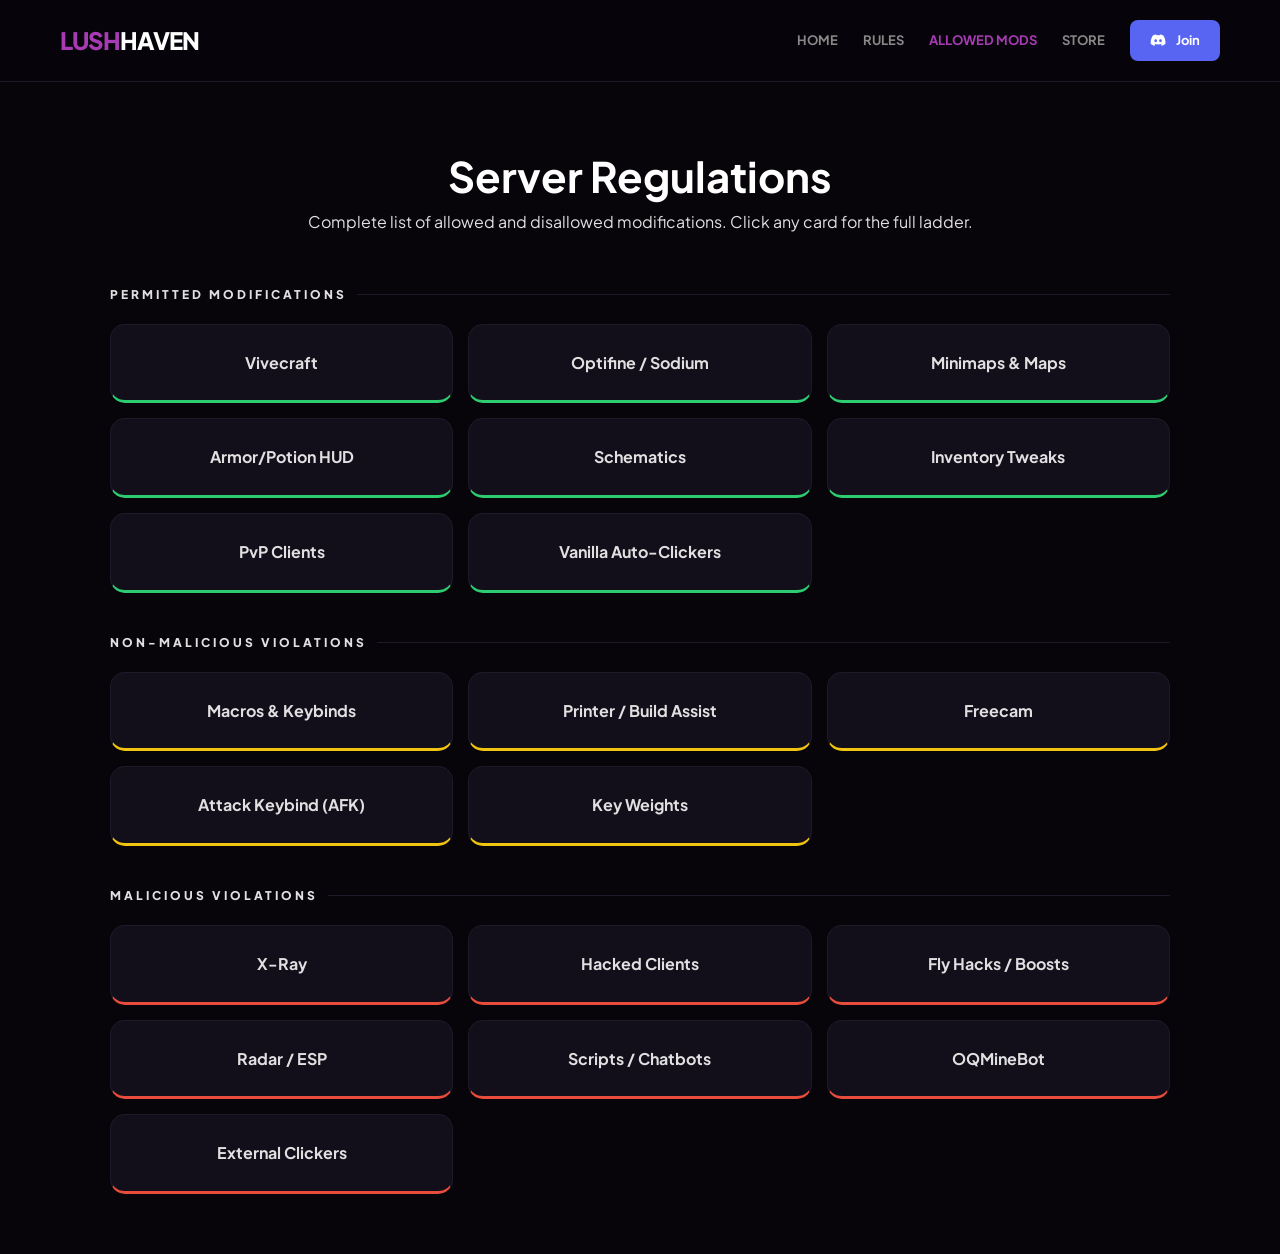
==== commit 6367e208: "Update navigation links and improve banner logic" ====
--- a/mods.html
+++ b/mods.html
@@ -14,9 +14,12 @@
         <div class="logo"><span>LUSH</span>HAVEN</div>
         <div class="links">
             <a href="index.html">Home</a>
-            <a href="rules.html" class="active">Rules</a>
-            <a href="mods.html">Allowed Mods</a>
+            <a href="rules.html">Rules</a>
+            <a href="mods.html" class="active">Allowed Mods</a>
             <a href="https://lushhaven.tebex.io/">Store</a>
+            <a href="https://discord.gg/uBe9tJNKxu" class="discord-btn-nav" target="_blank">
+                <i class="fab fa-discord"></i> Join
+            </a>
         </div>
     </div>
 </header>
@@ -78,7 +81,6 @@
         document.getElementById('mD').innerText = d;
         document.getElementById('mS').innerText = s;
         
-        // Find which color to make the banner in the popup
         const source = event.currentTarget;
         const banner = document.getElementById('mB');
         banner.className = "punishment-banner " + (source.classList.contains('status-green-bg') ? 'status-green-bg' : source.classList.contains('status-yellow-bg') ? 'status-yellow-bg' : 'status-red-bg');
--- a/style.css
+++ b/style.css
@@ -1,3 +1,4 @@
+/* --- Global Reset & Fonts --- */
 @import url('https://fonts.googleapis.com/css2?family=Plus+Jakarta+Sans:wght@400;600;800&display=swap');
 
 :root {
@@ -8,64 +9,264 @@
     --success: #2ecc71;
     --warning: #f1c40f;
     --danger: #e74c3c;
-}
-
-* { margin: 0; padding: 0; box-sizing: border-box; }
-
-body {
-    background-color: var(--bg);
-    color: var(--text);
-    font-family: 'Plus Jakarta Sans', sans-serif;
-}
-
-/* --- Navigation --- */
+    --discord-blurple: #5865F2;
+}
+
+* { 
+    margin: 0; 
+    padding: 0; 
+    box-sizing: border-box; 
+}
+
+body { 
+    background-color: var(--bg); 
+    color: var(--text); 
+    font-family: 'Plus Jakarta Sans', sans-serif; 
+    line-height: 1.6;
+    overflow-x: hidden;
+}
+
+/* --- Navigation Fix (The "Cramped" Fix) --- */
 header {
-    background: rgba(7, 5, 10, 0.8);
+    background: rgba(7, 5, 10, 0.9);
     backdrop-filter: blur(15px);
     border-bottom: 1px solid #1f1a29;
     position: sticky;
     top: 0;
     z-index: 1000;
-}
-.nav { max-width: 1200px; margin: 0 auto; display: flex; justify-content: space-between; padding: 20px; align-items: center; }
-.logo { font-weight: 800; font-size: 24px; color: #ffffff; letter-spacing: -1px; }
+    width: 100%;
+}
+
+.nav { 
+    max-width: 1200px; 
+    margin: 0 auto; 
+    display: flex; 
+    justify-content: space-between; /* Pushes Logo left, Links right */
+    align-items: center; 
+    padding: 20px; 
+    width: 100%;
+}
+
+.logo { 
+    font-weight: 800; 
+    font-size: 24px; 
+    color: #ffffff; 
+    letter-spacing: -1px;
+    flex-shrink: 0;
+}
+
 .logo span { color: var(--accent); }
-.links a { color: #888; text-decoration: none; margin-left: 25px; font-weight: 700; font-size: 13px; text-transform: uppercase; transition: 0.3s; }
-.links a.active, .links a:hover { color: var(--accent); }
-
-/* --- Hero (Index) --- */
-.main-wrapper { min-height: calc(100vh - 80px); display: flex; flex-direction: column; justify-content: center; align-items: center; padding: 40px 20px; text-align: center; }
-.badge { background: rgba(167, 59, 179, 0.1); color: var(--accent); padding: 8px 16px; border-radius: 50px; font-size: 12px; font-weight: 800; border: 1px solid var(--accent); margin-bottom: 25px; display: inline-block; }
-.hero-section { max-width: 800px; }
-.hero-section h1 { font-size: clamp(40px, 8vw, 75px); color: #fff; line-height: 1.1; margin-bottom: 25px; }
-.hero-section h1 span { color: var(--accent); }
-.hero-section p { font-size: 18px; color: #888; margin-bottom: 40px; line-height: 1.6; }
-
-/* --- Button Grouping --- */
-.hero-btns { display: flex; gap: 15px; justify-content: center; flex-wrap: wrap; }
-.btn-main { background: var(--accent); color: #fff; padding: 18px 35px; border-radius: 12px; text-decoration: none; font-weight: 800; transition: 0.3s; cursor: pointer; border: none; font-family: inherit; }
-.btn-ip { background: var(--card); color: #fff; border: 1px solid #1f1a29; padding: 18px 35px; border-radius: 12px; font-weight: 800; cursor: pointer; transition: 0.3s; display: flex; align-items: center; gap: 10px; }
-.btn-ip:hover { border-color: var(--accent); background: #1a1425; }
-.btn-ip i { color: var(--accent); }
-
-/* --- Grids --- */
+
+.links { 
+    display: flex; 
+    align-items: center; 
+    gap: 25px; /* Space between links */
+}
+
+.links a { 
+    color: #888; 
+    text-decoration: none; 
+    font-weight: 700; 
+    font-size: 13px; 
+    text-transform: uppercase; 
+    transition: 0.3s;
+    white-space: nowrap;
+}
+
+.links a.active, .links a:hover { 
+    color: var(--accent); 
+}
+
+/* --- Discord Button Styling --- */
+.discord-btn-nav {
+    background: var(--discord-blurple) !important;
+    color: #fff !important;
+    padding: 10px 20px !important;
+    border-radius: 8px;
+    display: inline-flex;
+    align-items: center;
+    gap: 10px;
+    text-transform: none !important;
+    font-weight: 700;
+    transition: 0.3s ease;
+    text-decoration: none;
+}
+
+.discord-btn-hero {
+    background: var(--discord-blurple);
+    color: #fff;
+    text-decoration: none;
+    padding: 18px 35px;
+    border-radius: 12px;
+    font-weight: 800;
+    font-size: 16px;
+    display: flex;
+    align-items: center;
+    gap: 12px;
+    transition: 0.3s;
+}
+
+.discord-btn-nav:hover, .discord-btn-hero:hover {
+    background: #4752c4 !important;
+    transform: translateY(-2px);
+    box-shadow: 0 10px 25px rgba(88, 101, 242, 0.3);
+}
+
+/* --- Hero Section (Homepage Layout) --- */
+.hero {
+    height: calc(100vh - 80px); /* Full height minus nav */
+    display: flex;
+    align-items: center;
+    justify-content: center;
+    text-align: center;
+    padding: 20px;
+    background: radial-gradient(circle at center, #1a1429 0%, #07050a 100%);
+}
+
+.hero-content h1 {
+    font-size: clamp(48px, 8vw, 80px);
+    font-weight: 800;
+    margin-bottom: 20px;
+    color: #fff;
+    line-height: 1.1;
+}
+
+.hero-content h1 span { color: var(--accent); }
+
+.hero-content p {
+    max-width: 600px;
+    margin: 0 auto 40px;
+    color: #888;
+    font-size: 18px;
+}
+
+.hero-btns {
+    display: flex;
+    gap: 20px;
+    justify-content: center;
+    align-items: center;
+    flex-wrap: wrap;
+}
+
+.ip-btn {
+    background: var(--card);
+    border: 1px solid #1f1a29;
+    color: #fff;
+    padding: 18px 35px;
+    border-radius: 12px;
+    font-weight: 800;
+    font-size: 16px;
+    cursor: pointer;
+    display: flex;
+    align-items: center;
+    gap: 12px;
+    transition: 0.3s;
+}
+
+.ip-btn:hover {
+    border-color: var(--accent);
+    background: rgba(167, 59, 179, 0.05);
+}
+
+.status-badge {
+    background: rgba(46, 204, 113, 0.1);
+    color: var(--success);
+    padding: 8px 18px;
+    border-radius: 50px;
+    font-size: 12px;
+    font-weight: 800;
+    text-transform: uppercase;
+    letter-spacing: 2px;
+    display: inline-flex;
+    align-items: center;
+    gap: 8px;
+    margin-bottom: 20px;
+}
+
+/* --- Rules Page Specifics --- */
 .container { max-width: 1100px; margin: 0 auto; padding: 60px 20px; }
 .rules-header { text-align: center; margin-bottom: 50px; }
-.rules-header h1 { font-size: 40px; color: #fff; margin-bottom: 10px; }
-.rules-header h1 span { color: var(--accent); }
-.tier-title { font-size: 12px; text-transform: uppercase; letter-spacing: 3px; margin: 40px 0 20px; font-weight: 800; display: flex; align-items: center; gap: 10px; }
-.tier-title::after { content: ""; height: 1px; flex: 1; background: #1f1a29; }
-.rule-grid { display: grid; grid-template-columns: repeat(auto-fill, minmax(280px, 1fr)); gap: 15px; }
-.rule-node { background: var(--card); border: 1px solid #1f1a29; padding: 25px; border-radius: 15px; cursor: pointer; font-weight: 700; transition: 0.3s; text-align: center; }
-.rule-node:hover { border-color: var(--accent); transform: translateY(-5px); }
-
-/* --- Status & Modals --- */
-.status-green-bg { border-bottom: 3px solid var(--success) !important; color: var(--success); }
-.status-yellow-bg { border-bottom: 3px solid var(--warning) !important; color: var(--warning); }
-.status-red-bg { border-bottom: 3px solid var(--danger) !important; color: var(--danger); }
-.modal { display: none; position: fixed; z-index: 2000; left: 0; top: 0; width: 100%; height: 100%; background: rgba(0,0,0,0.9); backdrop-filter: blur(10px); justify-content: center; align-items: center; }
-.modal-content { background: #120e1a; padding: 40px; border-radius: 20px; width: 90%; max-width: 500px; border: 1px solid #2a2438; text-align: center; }
-.punishment-banner { padding: 20px; border-radius: 12px; margin: 20px 0; text-align: left; background: rgba(255,255,255,0.05); }
-.banner-label { font-size: 10px; font-weight: 900; opacity: 0.6; display: block; margin-bottom: 5px; }
+.rules-header h1 { font-size: 42px; color: #fff; }
+
+.tier-title { 
+    font-size: 12px; 
+    text-transform: uppercase; 
+    letter-spacing: 3px; 
+    margin: 40px 0 20px; 
+    font-weight: 800; 
+    display: flex; 
+    align-items: center; 
+    gap: 10px; 
+}
+
+.tier-title::after { 
+    content: ""; 
+    height: 1px; 
+    flex: 1; 
+    background: #1f1a29; 
+}
+
+.rule-grid { 
+    display: grid; 
+    grid-template-columns: repeat(auto-fill, minmax(280px, 1fr)); 
+    gap: 15px; 
+}
+
+.rule-node { 
+    background: var(--card); 
+    border: 1px solid #1f1a29; 
+    padding: 25px; 
+    border-radius: 15px; 
+    cursor: pointer; 
+    font-weight: 700; 
+    transition: 0.3s; 
+    text-align: center; 
+}
+
+.rule-node:hover { 
+    border-color: var(--accent); 
+    transform: translateY(-5px); 
+}
+
+/* --- Status Underlines --- */
+.status-green-bg { border-bottom: 3px solid var(--success) !important; }
+.status-yellow-bg { border-bottom: 3px solid var(--warning) !important; }
+.status-red-bg { border-bottom: 3px solid var(--danger) !important; }
+
+/* --- Modals --- */
+.modal { 
+    display: none; 
+    position: fixed; 
+    z-index: 2000; 
+    left: 0; 
+    top: 0; 
+    width: 100%; 
+    height: 100%; 
+    background: rgba(0,0,0,0.9); 
+    backdrop-filter: blur(10px); 
+    justify-content: center; 
+    align-items: center; 
+}
+
+.modal-content { 
+    background: #120e1a; 
+    padding: 40px; 
+    border-radius: 20px; 
+    width: 90%; 
+    max-width: 500px; 
+    border: 1px solid #2a2438; 
+    text-align: center; 
+}
+
+.punishment-banner { 
+    padding: 20px; 
+    border-radius: 12px; 
+    margin: 20px 0; 
+    text-align: left; 
+    background: rgba(255,255,255,0.05); 
+    border-left: 4px solid var(--accent); 
+}
+
+.banner-label { font-size: 10px; font-weight: 900; opacity: 0.6; display: block; }
 .banner-steps { font-weight: 700; color: #fff; }
-.btn-close { background: var(--accent); color: #fff; border: none; padding: 12px 30px; border-radius: 8px; font-weight: 800; cursor: pointer; margin-top: 10px; }
+.btn-close { background: var(--accent); color: #fff; border: none; padding: 12px 30px; border-radius: 8px; font-weight: 800; cursor: pointer; }
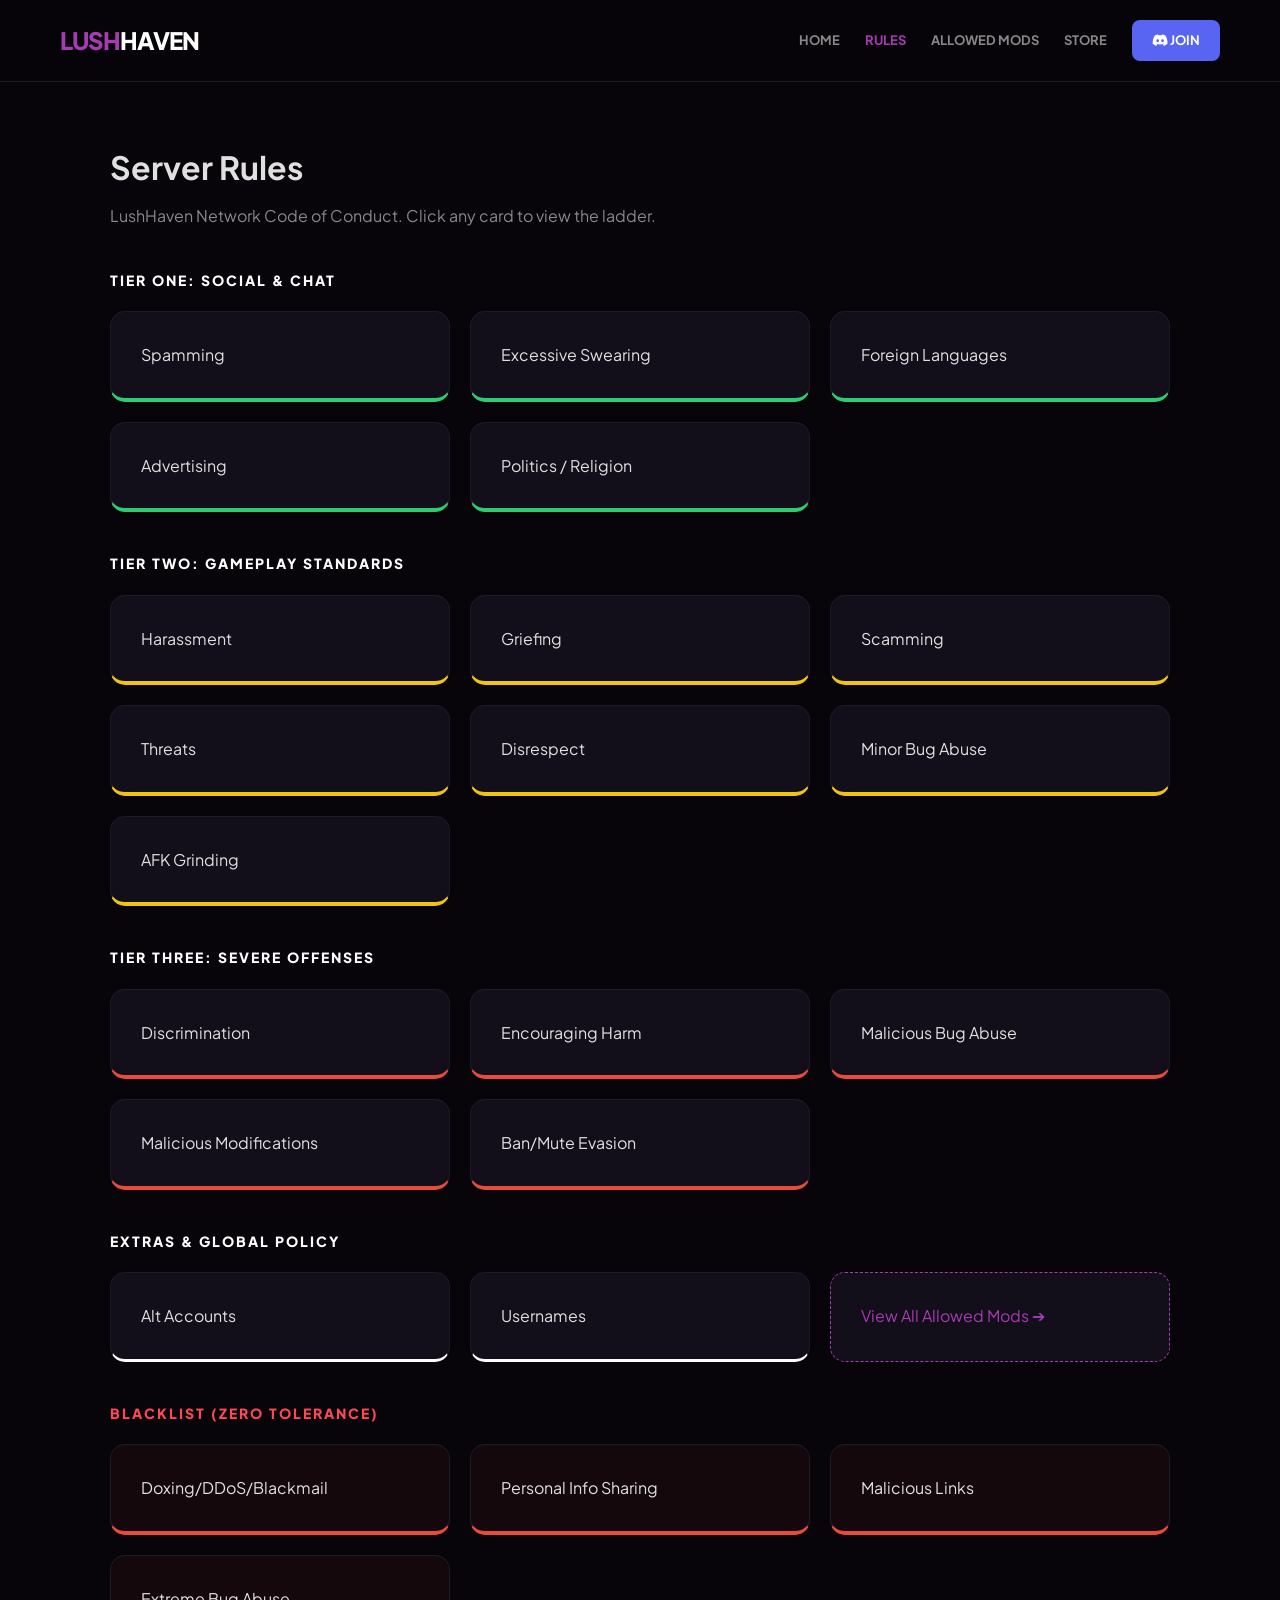
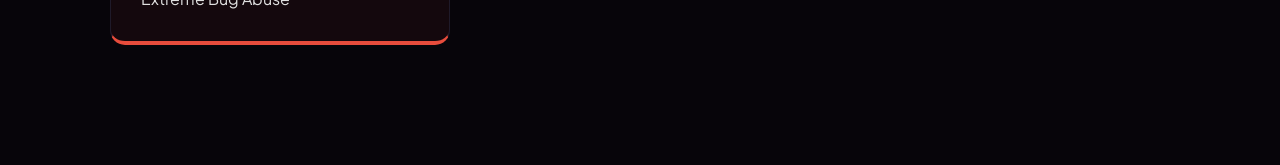
==== commit c49d8888: "Update mods.html" ====
--- a/mods.html
+++ b/mods.html
@@ -14,9 +14,9 @@
         <div class="logo"><span>LUSH</span>HAVEN</div>
         <div class="links">
             <a href="index.html">Home</a>
-            <a href="rules.html">Rules</a>
-            <a href="mods.html" class="active">Allowed Mods</a>
-            <a href="https://lushhaven.tebex.io/">Store</a>
+            <a href="rules.html" class="active">Rules</a>
+            <a href="mods.html">Allowed Mods</a>
+            <a href="store.html">Store</a>
             <a href="https://discord.gg/uBe9tJNKxu" class="discord-btn-nav" target="_blank">
                 <i class="fab fa-discord"></i> Join
             </a>
@@ -26,52 +26,67 @@
 
 <div class="container">
     <div class="rules-header">
-        <h1>Server <span>Regulations</span></h1>
-        <p>Complete list of allowed and disallowed modifications. Click any card for the full ladder.</p>
+        <h1>Server <span>Rules</span></h1>
+        <p style="color: #888; margin-top: 10px;">LushHaven Network Code of Conduct. Click any card to view the ladder.</p>
     </div>
 
-    <h2 class="tier-title status-green">Permitted Modifications</h2>
+    <h2 class="tier-title status-green">Tier One: Social & Chat</h2>
     <div class="rule-grid">
-        <div class="rule-node status-green-bg" onclick="openPop('Vivecraft', 'Minecraft VR modifications.', 'Permitted')">Vivecraft</div>
-        <div class="rule-node status-green-bg" onclick="openPop('Performance', 'Optifine, Sodium, Lithium, and Starlight.', 'Permitted')">Optifine / Sodium</div>
-        <div class="rule-node status-green-bg" onclick="openPop('Minimaps', 'Surface terrain only. Players, mobs, caves, entities, and radar must be DISABLED.', 'Permitted')">Minimaps & Maps</div>
-        <div class="rule-node status-green-bg" onclick="openPop('HUDs', 'Armor, Potion HUDs, Co-ordinate mods, and Saturation mods.', 'Permitted')">Armor/Potion HUD</div>
-        <div class="rule-node status-green-bg" onclick="openPop('Schematics', 'Litematica/Schematica. You must NOT use printer.', 'Permitted')">Schematics</div>
-        <div class="rule-node status-green-bg" onclick="openPop('Inventory Tweaks', 'Sorting mods. Auto Potting and Auto Armor is NOT allowed.', 'Permitted')">Inventory Tweaks</div>
-        <div class="rule-node status-green-bg" onclick="openPop('PvP Clients', 'Badlion, Lunar, and Cosmic. Must have no advantage.', 'Permitted')">PvP Clients</div>
-        <div class="rule-node status-green-bg" onclick="openPop('Vanilla Clickers', 'Includes F3+T and built-in toggles. Disallowed for AFK/PvP.', 'Permitted')">Vanilla Auto-Clickers</div>
+        <div class="rule-node status-green-bg" onclick="openPop('Spamming', 'Character, command, or chat spam.', 'Warn ➔ 1h Mute ➔ 24h Mute ➔ 24h Ban')">Spamming</div>
+        <div class="rule-node status-green-bg" onclick="openPop('Excessive Swearing', 'Vulgarity or bypassing filters.', 'Warn ➔ 6h Mute ➔ 12h Mute ➔ 1d Ban')">Excessive Swearing</div>
+        <div class="rule-node status-green-bg" onclick="openPop('Foreign Languages', 'Public chat must be in English.', 'Warn ➔ 12h Mute ➔ 24h Ban')">Foreign Languages</div>
+        <div class="rule-node status-green-bg" onclick="openPop('Advertising', 'Promoting other servers or services.', 'Warn ➔ 12h Mute ➔ 24h Mute')">Advertising</div>
+        <div class="rule-node status-green-bg" onclick="openPop('Politics & Religion', 'Sensitive discussions that cause drama.', 'Follow Spamming Ladder')">Politics / Religion</div>
     </div>
 
-    <h2 class="tier-title status-yellow">Non-Malicious Violations</h2>
+    <h2 class="tier-title status-yellow">Tier Two: Gameplay Standards</h2>
     <div class="rule-grid">
-        <div class="rule-node status-yellow-bg" onclick="openPop('Macros/Keybinds', 'Includes hotkeys used for automation.', '1d ➔ 3d ➔ 7d ➔ 14d ➔ Permanent')">Macros & Keybinds</div>
-        <div class="rule-node status-yellow-bg" onclick="openPop('Printer', 'Easy Place / Safe Place behavior. Only allowed on Creative.', '1d ➔ 3d ➔ 7d ➔ 14d ➔ Permanent')">Printer / Build Assist</div>
-        <div class="rule-node status-yellow-bg" onclick="openPop('Freecam', 'Looking through walls via camera detaching.', '1d ➔ 3d ➔ 7d ➔ 14d ➔ Permanent')">Freecam</div>
-        <div class="rule-node status-yellow-bg" onclick="openPop('Attack Keybind', 'Rebinding keys is fine unless used to AFK grind.', '1d ➔ 3d ➔ 7d ➔ 14d ➔ Permanent')">Attack Keybind (AFK)</div>
-        <div class="rule-node status-yellow-bg" onclick="openPop('External Weights', 'Using physical weights on keys to AFK grind.', '1d ➔ 3d ➔ 7d ➔ 14d ➔ Permanent')">Key Weights</div>
+        <div class="rule-node status-yellow-bg" onclick="openPop('Harassment', 'Targeted negativity or bullying.', 'Warn ➔ 24h Mute ➔ 24d Ban')">Harassment</div>
+        <div class="rule-node status-yellow-bg" onclick="openPop('Griefing', 'Destroying builds or stealing items.', '24h Ban ➔ 48h Ban ➔ Perm Ban')">Griefing</div>
+        <div class="rule-node status-yellow-bg" onclick="openPop('Scamming', 'Failure to deliver trades or AH fraud.', '12h Ban ➔ 24h Ban ➔ Perm Ban')">Scamming</div>
+        <div class="rule-node status-yellow-bg" onclick="openPop('Threats', 'Verbal threats against players.', '12h Mute ➔ 24h Mute ➔ Perm Mute')">Threats</div>
+        <div class="rule-node status-yellow-bg" onclick="openPop('Disrespect', 'General toxicity toward players or staff.', '12h Mute ➔ 24h Mute ➔ 24h Ban')">Disrespect</div>
+        <div class="rule-node status-yellow-bg" onclick="openPop('Non-Malicious Bug Abuse', 'Exploiting minor glitches.', 'Warn ➔ 12h Ban ➔ 24h Ban ➔ 48h Ban')">Minor Bug Abuse</div>
+        <div class="rule-node status-yellow-bg" onclick="openPop('AFK Grinding', 'Using auto-clickers or weights to farm.', '1h Ban ➔ 12h Ban ➔ 24h Ban ➔ 48h Ban')">AFK Grinding</div>
     </div>
 
-    <h2 class="tier-title status-red">Malicious Violations</h2>
+    <h2 class="tier-title status-red">Tier Three: Severe Offenses</h2>
     <div class="rule-grid">
-        <div class="rule-node status-red-bg" onclick="openPop('X-Ray', 'Texture packs or mods used to see ores/chests.', '7d ➔ 14d ➔ 30d ➔ Permanent ➔ Blacklist')">X-Ray</div>
-        <div class="rule-node status-red-bg" onclick="openPop('Hacked Clients', 'KillAura, Speed, Reach, etc.', '7d ➔ 14d ➔ 30d ➔ Permanent ➔ Blacklist')">Hacked Clients</div>
-        <div class="rule-node status-red-bg" onclick="openPop('Fly / Boosts', 'Any flight or speed movement hacks.', '7d ➔ 14d ➔ 30d ➔ Permanent ➔ Blacklist')">Fly Hacks / Boosts</div>
-        <div class="rule-node status-red-bg" onclick="openPop('Radar / ESP', 'Seeing players or entities through walls.', '7d ➔ 14d ➔ 30d ➔ Permanent ➔ Blacklist')">Radar / ESP</div>
-        <div class="rule-node status-red-bg" onclick="openPop('Scripts', 'Includes auto-chatbots, even if used in an AFK client.', '7d ➔ 14d ➔ 30d ➔ Permanent ➔ Blacklist')">Scripts / Chatbots</div>
-        <div class="rule-node status-red-bg" onclick="openPop('OQMineBot', 'Mining automation software.', '7d ➔ 14d ➔ 30d ➔ Permanent ➔ Blacklist')">OQMineBot</div>
-        <div class="rule-node status-red-bg" onclick="openPop('External Clickers', 'Software outside Minecraft for clicking in PvP/AFK.', '7d ➔ 14d ➔ 30d ➔ Permanent ➔ Blacklist')">External Clickers</div>
+        <div class="rule-node status-red-bg" onclick="openPop('Discrimination', 'Hate speech based on identity.', '7d Ban ➔ 14d Ban ➔ 30d Ban')">Discrimination</div>
+        <div class="rule-node status-red-bg" onclick="openPop('Self Harm', 'Encouraging self-harm or violence.', '7d Ban ➔ 14d Ban ➔ 30d Ban')">Encouraging Harm</div>
+        <div class="rule-node status-red-bg" onclick="openPop('Malicious Exploits', 'Exploiting major game-breaking bugs.', '7d Ban ➔ 14d Ban ➔ 30d Ban')">Malicious Bug Abuse</div>
+        <div class="rule-node status-red-bg" onclick="openPop('Malicious Mods', 'Hacked clients, X-ray, or flight.', '7d Ban ➔ 14d Ban ➔ 30d Ban')">Malicious Modifications</div>
+        <div class="rule-node status-red-bg" onclick="openPop('Evasion', 'Avoiding active mutes or bans.', 'Perm IP Ban / Perm Mute')">Ban/Mute Evasion</div>
+    </div>
+
+    <h2 class="tier-title">Extras & Global Policy</h2>
+    <div class="rule-grid">
+        <div class="rule-node" style="border-bottom: 3px solid #fff;" onclick="openPop('Alt Limit', 'Limit is 3 per IP. Multi-users must verify.', 'Warn ➔ 30d Ban ➔ Perm Ban')">Alt Accounts</div>
+        <div class="rule-node" style="border-bottom: 3px solid #fff;" onclick="openPop('Usernames', 'Inappropriate or offensive names.', 'Ban (Appealable once changed)')">Usernames</div>
+        <a href="mods.html" class="rule-node" style="text-decoration: none; color: var(--accent); border: 1px dashed var(--accent);">View All Allowed Mods ➔</a>
+    </div>
+
+    <h2 class="tier-title" style="color: #ff4757;">Blacklist (Zero Tolerance)</h2>
+    <div class="rule-grid" style="margin-bottom: 60px;">
+        <div class="rule-node status-red-bg" style="background: rgba(255, 71, 87, 0.05); cursor: default;">Doxing/DDoS/Blackmail</div>
+        <div class="rule-node status-red-bg" style="background: rgba(255, 71, 87, 0.05); cursor: default;">Personal Info Sharing</div>
+        <div class="rule-node status-red-bg" style="background: rgba(255, 71, 87, 0.05); cursor: default;">Malicious Links</div>
+        <div class="rule-node status-red-bg" style="background: rgba(255, 71, 87, 0.05); cursor: default;">Extreme Bug Abuse</div>
     </div>
 </div>
 
-<div id="m" class="modal">
-    <div class="modal-content">
-        <h2 id="mT"></h2>
-        <p id="mD" style="margin: 20px 0; color: #888;"></p>
-        <div id="mB" class="punishment-banner">
-            <span class="banner-label">PUNISHMENT LADDER</span>
-            <span id="mS" class="banner-steps"></span>
+<div id="m" class="modal-overlay" onclick="closePop()">
+    <div class="modal-content" onclick="event.stopPropagation()">
+        <span class="close-modal" onclick="closePop()">&times;</span>
+        <div style="padding: 40px;">
+            <h2 id="mT" style="color: #fff; font-size: 2rem;"></h2>
+            <p id="mD" style="margin: 20px 0; color: #888; font-size: 1.1rem;"></p>
+            <div id="mB" class="punishment-banner">
+                <span style="display:block; font-size: 10px; letter-spacing: 2px; color: #666; margin-bottom: 5px;">PUNISHMENT LADDER</span>
+                <span id="mS" style="font-weight: 800; color: #fff;"></span>
+            </div>
+            <button class="discord-btn-hero" style="margin-top: 30px;" onclick="closePop()">I Understand</button>
         </div>
-        <button class="btn-close" onclick="closePop()">Close</button>
     </div>
 </div>
 
@@ -83,12 +98,28 @@
         
         const source = event.currentTarget;
         const banner = document.getElementById('mB');
-        banner.className = "punishment-banner " + (source.classList.contains('status-green-bg') ? 'status-green-bg' : source.classList.contains('status-yellow-bg') ? 'status-yellow-bg' : 'status-red-bg');
+        
+        // Match the border color of the banner to the card clicked
+        let color = "var(--accent)";
+        if(source.classList.contains('status-green-bg')) color = "var(--success)";
+        if(source.classList.contains('status-yellow-bg')) color = "var(--warning)";
+        if(source.classList.contains('status-red-bg')) color = "var(--danger)";
+        
+        banner.style.borderLeftColor = color;
         
         document.getElementById('m').style.display = 'flex';
+        document.body.style.overflow = 'hidden';
     }
-    function closePop() { document.getElementById('m').style.display = 'none'; }
-    window.onclick = (e) => { if (e.target == document.getElementById('m')) closePop(); }
+
+    function closePop() {
+        document.getElementById('m').style.display = 'none';
+        document.body.style.overflow = 'auto';
+    }
+
+    // Close on Escape key
+    document.addEventListener('keydown', (e) => {
+        if (e.key === 'Escape') closePop();
+    });
 </script>
 
 </body>
--- a/style.css
+++ b/style.css
@@ -1,5 +1,11 @@
-/* --- Global Reset & Fonts --- */
+/* --- Global Reset --- */
 @import url('https://fonts.googleapis.com/css2?family=Plus+Jakarta+Sans:wght@400;600;800&display=swap');
+
+* { 
+    margin: 0; 
+    padding: 0; 
+    box-sizing: border-box; 
+}
 
 :root {
     --bg: #07050a;
@@ -10,27 +16,23 @@
     --warning: #f1c40f;
     --danger: #e74c3c;
     --discord-blurple: #5865F2;
-}
-
-* { 
-    margin: 0; 
-    padding: 0; 
-    box-sizing: border-box; 
-}
-
-body { 
-    background-color: var(--bg); 
-    color: var(--text); 
-    font-family: 'Plus Jakarta Sans', sans-serif; 
+    --border: #1f1a29;
+}
+
+html, body {
+    background-color: var(--bg);
+    color: var(--text);
+    font-family: 'Plus Jakarta Sans', sans-serif;
     line-height: 1.6;
     overflow-x: hidden;
-}
-
-/* --- Navigation Fix (The "Cramped" Fix) --- */
+    min-height: 100vh;
+}
+
+/* --- Navigation --- */
 header {
-    background: rgba(7, 5, 10, 0.9);
+    background: rgba(7, 5, 10, 0.95);
     backdrop-filter: blur(15px);
-    border-bottom: 1px solid #1f1a29;
+    border-bottom: 1px solid var(--border);
     position: sticky;
     top: 0;
     z-index: 1000;
@@ -41,10 +43,9 @@
     max-width: 1200px; 
     margin: 0 auto; 
     display: flex; 
-    justify-content: space-between; /* Pushes Logo left, Links right */
+    justify-content: space-between;
     align-items: center; 
     padding: 20px; 
-    width: 100%;
 }
 
 .logo { 
@@ -52,7 +53,6 @@
     font-size: 24px; 
     color: #ffffff; 
     letter-spacing: -1px;
-    flex-shrink: 0;
 }
 
 .logo span { color: var(--accent); }
@@ -60,7 +60,7 @@
 .links { 
     display: flex; 
     align-items: center; 
-    gap: 25px; /* Space between links */
+    gap: 25px; 
 }
 
 .links a { 
@@ -70,26 +70,53 @@
     font-size: 13px; 
     text-transform: uppercase; 
     transition: 0.3s;
-    white-space: nowrap;
-}
-
-.links a.active, .links a:hover { 
-    color: var(--accent); 
-}
-
-/* --- Discord Button Styling --- */
+}
+
+.links a.active, .links a:hover { color: var(--accent); }
+
+/* --- Hero Section --- */
+.hero {
+    min-height: calc(100vh - 80px);
+    display: flex;
+    align-items: center;
+    justify-content: center;
+    text-align: center;
+    padding: 40px 20px;
+    background: radial-gradient(circle at center, #1a1429 0%, #07050a 100%);
+}
+
+.hero-content h1 {
+    font-size: clamp(40px, 8vw, 70px);
+    font-weight: 800;
+    margin-bottom: 20px;
+    color: #fff;
+    line-height: 1.1;
+}
+
+.hero-content h1 span { color: var(--accent); }
+
+.status-badge {
+    background: rgba(46, 204, 113, 0.1);
+    color: var(--success);
+    padding: 8px 18px;
+    border-radius: 50px;
+    font-size: 12px;
+    font-weight: 800;
+    text-transform: uppercase;
+    display: inline-flex;
+    align-items: center;
+    gap: 8px;
+    margin-bottom: 20px;
+}
+
+/* --- Buttons --- */
 .discord-btn-nav {
     background: var(--discord-blurple) !important;
     color: #fff !important;
     padding: 10px 20px !important;
     border-radius: 8px;
-    display: inline-flex;
-    align-items: center;
-    gap: 10px;
-    text-transform: none !important;
+    text-decoration: none;
     font-weight: 700;
-    transition: 0.3s ease;
-    text-decoration: none;
 }
 
 .discord-btn-hero {
@@ -99,174 +126,78 @@
     padding: 18px 35px;
     border-radius: 12px;
     font-weight: 800;
-    font-size: 16px;
-    display: flex;
+    display: inline-flex;
     align-items: center;
     gap: 12px;
     transition: 0.3s;
-}
-
-.discord-btn-nav:hover, .discord-btn-hero:hover {
-    background: #4752c4 !important;
-    transform: translateY(-2px);
-    box-shadow: 0 10px 25px rgba(88, 101, 242, 0.3);
-}
-
-/* --- Hero Section (Homepage Layout) --- */
-.hero {
-    height: calc(100vh - 80px); /* Full height minus nav */
-    display: flex;
-    align-items: center;
-    justify-content: center;
-    text-align: center;
-    padding: 20px;
-    background: radial-gradient(circle at center, #1a1429 0%, #07050a 100%);
-}
-
-.hero-content h1 {
-    font-size: clamp(48px, 8vw, 80px);
-    font-weight: 800;
-    margin-bottom: 20px;
-    color: #fff;
-    line-height: 1.1;
-}
-
-.hero-content h1 span { color: var(--accent); }
-
-.hero-content p {
-    max-width: 600px;
-    margin: 0 auto 40px;
-    color: #888;
-    font-size: 18px;
-}
-
-.hero-btns {
-    display: flex;
-    gap: 20px;
-    justify-content: center;
-    align-items: center;
-    flex-wrap: wrap;
+    border: none;
 }
 
 .ip-btn {
     background: var(--card);
-    border: 1px solid #1f1a29;
+    border: 1px solid var(--border);
     color: #fff;
     padding: 18px 35px;
     border-radius: 12px;
     font-weight: 800;
-    font-size: 16px;
     cursor: pointer;
-    display: flex;
+    display: inline-flex;
     align-items: center;
     gap: 12px;
-    transition: 0.3s;
-}
-
-.ip-btn:hover {
-    border-color: var(--accent);
-    background: rgba(167, 59, 179, 0.05);
-}
-
-.status-badge {
-    background: rgba(46, 204, 113, 0.1);
-    color: var(--success);
-    padding: 8px 18px;
-    border-radius: 50px;
-    font-size: 12px;
-    font-weight: 800;
-    text-transform: uppercase;
-    letter-spacing: 2px;
-    display: inline-flex;
-    align-items: center;
-    gap: 8px;
-    margin-bottom: 20px;
-}
-
-/* --- Rules Page Specifics --- */
-.container { max-width: 1100px; margin: 0 auto; padding: 60px 20px; }
-.rules-header { text-align: center; margin-bottom: 50px; }
-.rules-header h1 { font-size: 42px; color: #fff; }
-
-.tier-title { 
-    font-size: 12px; 
-    text-transform: uppercase; 
-    letter-spacing: 3px; 
-    margin: 40px 0 20px; 
-    font-weight: 800; 
-    display: flex; 
-    align-items: center; 
-    gap: 10px; 
-}
-
-.tier-title::after { 
-    content: ""; 
-    height: 1px; 
-    flex: 1; 
-    background: #1f1a29; 
+}
+
+/* --- Containers & Grids --- */
+.container { 
+    max-width: 1100px; 
+    margin: 0 auto; 
+    padding: 60px 20px; 
 }
 
 .rule-grid { 
     display: grid; 
-    grid-template-columns: repeat(auto-fill, minmax(280px, 1fr)); 
-    gap: 15px; 
+    grid-template-columns: repeat(auto-fit, minmax(280px, 1fr)); 
+    gap: 20px; 
 }
 
 .rule-node { 
     background: var(--card); 
-    border: 1px solid #1f1a29; 
-    padding: 25px; 
+    border: 1px solid var(--border); 
+    padding: 30px; 
     border-radius: 15px; 
-    cursor: pointer; 
-    font-weight: 700; 
-    transition: 0.3s; 
-    text-align: center; 
-}
-
-.rule-node:hover { 
-    border-color: var(--accent); 
-    transform: translateY(-5px); 
-}
-
-/* --- Status Underlines --- */
-.status-green-bg { border-bottom: 3px solid var(--success) !important; }
-.status-yellow-bg { border-bottom: 3px solid var(--warning) !important; }
-.status-red-bg { border-bottom: 3px solid var(--danger) !important; }
-
-/* --- Modals --- */
-.modal { 
-    display: none; 
-    position: fixed; 
-    z-index: 2000; 
-    left: 0; 
-    top: 0; 
-    width: 100%; 
-    height: 100%; 
-    background: rgba(0,0,0,0.9); 
-    backdrop-filter: blur(10px); 
-    justify-content: center; 
-    align-items: center; 
-}
-
-.modal-content { 
-    background: #120e1a; 
-    padding: 40px; 
-    border-radius: 20px; 
-    width: 90%; 
-    max-width: 500px; 
-    border: 1px solid #2a2438; 
-    text-align: center; 
-}
-
-.punishment-banner { 
-    padding: 20px; 
-    border-radius: 12px; 
-    margin: 20px 0; 
-    text-align: left; 
-    background: rgba(255,255,255,0.05); 
-    border-left: 4px solid var(--accent); 
-}
-
-.banner-label { font-size: 10px; font-weight: 900; opacity: 0.6; display: block; }
-.banner-steps { font-weight: 700; color: #fff; }
-.btn-close { background: var(--accent); color: #fff; border: none; padding: 12px 30px; border-radius: 8px; font-weight: 800; cursor: pointer; }
+    transition: 0.3s;
+    color: var(--text);
+}
+
+.rule-node:hover { border-color: var(--accent); transform: translateY(-5px); }
+
+/* --- Modals (Fixed) --- */
+.modal, .modal-overlay {
+    display: none;
+    position: fixed;
+    top: 0; left: 0; width: 100%; height: 100%;
+    background: rgba(0, 0, 0, 0.9);
+    backdrop-filter: blur(10px);
+    z-index: 2000;
+    justify-content: center;
+    align-items: center;
+}
+
+.modal-content {
+    background: #120e1a;
+    padding: 40px;
+    border-radius: 20px;
+    width: 90%;
+    max-width: 600px;
+    border: 1px solid #2a2438;
+}
+
+/* --- Status Colors --- */
+.status-green-bg { border-bottom: 4px solid var(--success) !important; }
+.status-yellow-bg { border-bottom: 4px solid var(--warning) !important; }
+.status-red-bg { border-bottom: 4px solid var(--danger) !important; }
+.tier-title { margin: 40px 0 20px; font-weight: 800; color: #fff; text-transform: uppercase; font-size: 14px; letter-spacing: 2px; }
+
+/* --- Store Specifics --- */
+.price { font-size: 32px; font-weight: 800; margin: 15px 0; color: #fff; }
+.chat-preview { background: #000; padding: 15px; border-radius: 8px; margin: 20px 0; font-family: monospace; border-left: 4px solid var(--accent); }
+.perk-split { display: grid; grid-template-columns: 1fr 1fr; gap: 15px; text-align: left; }
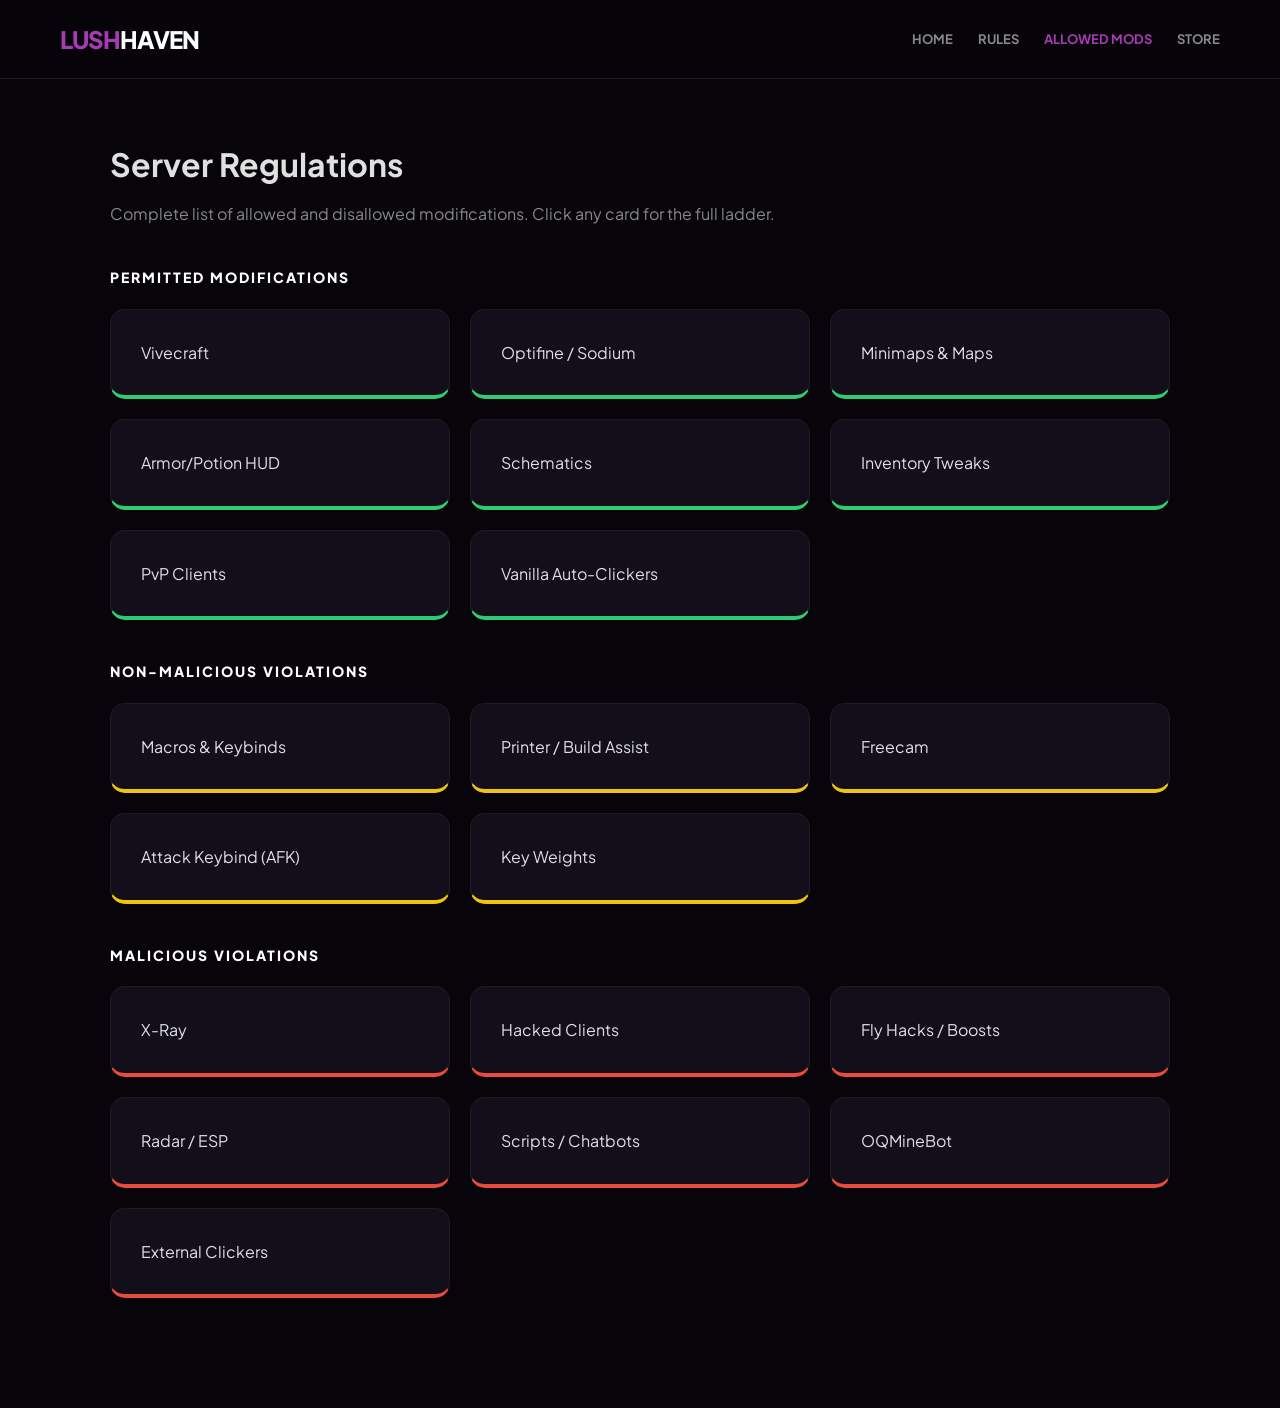
==== commit ab91177d: "Update title and content for allowed mods page" ====
--- a/mods.html
+++ b/mods.html
@@ -3,7 +3,7 @@
 <head>
     <meta charset="UTF-8">
     <meta name="viewport" content="width=device-width, initial-scale=1.0">
-    <title>LushHaven | Rules</title>
+    <title>LushHaven | Allowed Mods</title>
     <link rel="stylesheet" href="style.css">
     <link rel="stylesheet" href="https://cdnjs.cloudflare.com/ajax/libs/font-awesome/6.0.0/css/all.min.css">
 </head>
@@ -14,64 +14,49 @@
         <div class="logo"><span>LUSH</span>HAVEN</div>
         <div class="links">
             <a href="index.html">Home</a>
-            <a href="rules.html" class="active">Rules</a>
-            <a href="mods.html">Allowed Mods</a>
-            <a href="store.html">Store</a>
-            <a href="https://discord.gg/uBe9tJNKxu" class="discord-btn-nav" target="_blank">
-                <i class="fab fa-discord"></i> Join
-            </a>
+            <a href="rules.html">Rules</a>
+            <a href="mods.html" class="active">Allowed Mods</a>
+            <a href="https://lushhaven.tebex.io/">Store</a>
         </div>
     </div>
 </header>
 
 <div class="container">
     <div class="rules-header">
-        <h1>Server <span>Rules</span></h1>
-        <p style="color: #888; margin-top: 10px;">LushHaven Network Code of Conduct. Click any card to view the ladder.</p>
+        <h1>Server <span>Regulations</span></h1>
+        <p style="color: #888; margin-top: 10px;">Complete list of allowed and disallowed modifications. Click any card for the full ladder.</p>
     </div>
 
-    <h2 class="tier-title status-green">Tier One: Social & Chat</h2>
+    <h2 class="tier-title status-green">Permitted Modifications</h2>
     <div class="rule-grid">
-        <div class="rule-node status-green-bg" onclick="openPop('Spamming', 'Character, command, or chat spam.', 'Warn ➔ 1h Mute ➔ 24h Mute ➔ 24h Ban')">Spamming</div>
-        <div class="rule-node status-green-bg" onclick="openPop('Excessive Swearing', 'Vulgarity or bypassing filters.', 'Warn ➔ 6h Mute ➔ 12h Mute ➔ 1d Ban')">Excessive Swearing</div>
-        <div class="rule-node status-green-bg" onclick="openPop('Foreign Languages', 'Public chat must be in English.', 'Warn ➔ 12h Mute ➔ 24h Ban')">Foreign Languages</div>
-        <div class="rule-node status-green-bg" onclick="openPop('Advertising', 'Promoting other servers or services.', 'Warn ➔ 12h Mute ➔ 24h Mute')">Advertising</div>
-        <div class="rule-node status-green-bg" onclick="openPop('Politics & Religion', 'Sensitive discussions that cause drama.', 'Follow Spamming Ladder')">Politics / Religion</div>
+        <div class="rule-node status-green-bg" onclick="openPop('Vivecraft', 'Minecraft VR modifications.', 'Permitted')">Vivecraft</div>
+        <div class="rule-node status-green-bg" onclick="openPop('Performance', 'Optifine, Sodium, Lithium, and Starlight.', 'Permitted')">Optifine / Sodium</div>
+        <div class="rule-node status-green-bg" onclick="openPop('Minimaps', 'Surface terrain only. Players, mobs, caves, entities, and radar must be DISABLED.', 'Permitted')">Minimaps & Maps</div>
+        <div class="rule-node status-green-bg" onclick="openPop('HUDs', 'Armor, Potion HUDs, Co-ordinate mods, and Saturation mods.', 'Permitted')">Armor/Potion HUD</div>
+        <div class="rule-node status-green-bg" onclick="openPop('Schematics', 'Litematica/Schematica. You must NOT use printer.', 'Permitted')">Schematics</div>
+        <div class="rule-node status-green-bg" onclick="openPop('Inventory Tweaks', 'Sorting mods. Auto Potting and Auto Armor is NOT allowed.', 'Permitted')">Inventory Tweaks</div>
+        <div class="rule-node status-green-bg" onclick="openPop('PvP Clients', 'Badlion, Lunar, and Cosmic. Must have no advantage.', 'Permitted')">PvP Clients</div>
+        <div class="rule-node status-green-bg" onclick="openPop('Vanilla Clickers', 'Includes F3+T and built-in toggles. Disallowed for AFK/PvP.', 'Permitted')">Vanilla Auto-Clickers</div>
     </div>
 
-    <h2 class="tier-title status-yellow">Tier Two: Gameplay Standards</h2>
+    <h2 class="tier-title status-yellow">Non-Malicious Violations</h2>
     <div class="rule-grid">
-        <div class="rule-node status-yellow-bg" onclick="openPop('Harassment', 'Targeted negativity or bullying.', 'Warn ➔ 24h Mute ➔ 24d Ban')">Harassment</div>
-        <div class="rule-node status-yellow-bg" onclick="openPop('Griefing', 'Destroying builds or stealing items.', '24h Ban ➔ 48h Ban ➔ Perm Ban')">Griefing</div>
-        <div class="rule-node status-yellow-bg" onclick="openPop('Scamming', 'Failure to deliver trades or AH fraud.', '12h Ban ➔ 24h Ban ➔ Perm Ban')">Scamming</div>
-        <div class="rule-node status-yellow-bg" onclick="openPop('Threats', 'Verbal threats against players.', '12h Mute ➔ 24h Mute ➔ Perm Mute')">Threats</div>
-        <div class="rule-node status-yellow-bg" onclick="openPop('Disrespect', 'General toxicity toward players or staff.', '12h Mute ➔ 24h Mute ➔ 24h Ban')">Disrespect</div>
-        <div class="rule-node status-yellow-bg" onclick="openPop('Non-Malicious Bug Abuse', 'Exploiting minor glitches.', 'Warn ➔ 12h Ban ➔ 24h Ban ➔ 48h Ban')">Minor Bug Abuse</div>
-        <div class="rule-node status-yellow-bg" onclick="openPop('AFK Grinding', 'Using auto-clickers or weights to farm.', '1h Ban ➔ 12h Ban ➔ 24h Ban ➔ 48h Ban')">AFK Grinding</div>
+        <div class="rule-node status-yellow-bg" onclick="openPop('Macros/Keybinds', 'Includes hotkeys used for automation.', '1d ➔ 3d ➔ 7d ➔ 14d ➔ Permanent')">Macros & Keybinds</div>
+        <div class="rule-node status-yellow-bg" onclick="openPop('Printer', 'Easy Place / Safe Place behavior. Only allowed on Creative.', '1d ➔ 3d ➔ 7d ➔ 14d ➔ Permanent')">Printer / Build Assist</div>
+        <div class="rule-node status-yellow-bg" onclick="openPop('Freecam', 'Looking through walls via camera detaching.', '1d ➔ 3d ➔ 7d ➔ 14d ➔ Permanent')">Freecam</div>
+        <div class="rule-node status-yellow-bg" onclick="openPop('Attack Keybind', 'Rebinding keys is fine unless used to AFK grind.', '1d ➔ 3d ➔ 7d ➔ 14d ➔ Permanent')">Attack Keybind (AFK)</div>
+        <div class="rule-node status-yellow-bg" onclick="openPop('External Weights', 'Using physical weights on keys to AFK grind.', '1d ➔ 3d ➔ 7d ➔ 14d ➔ Permanent')">Key Weights</div>
     </div>
 
-    <h2 class="tier-title status-red">Tier Three: Severe Offenses</h2>
-    <div class="rule-grid">
-        <div class="rule-node status-red-bg" onclick="openPop('Discrimination', 'Hate speech based on identity.', '7d Ban ➔ 14d Ban ➔ 30d Ban')">Discrimination</div>
-        <div class="rule-node status-red-bg" onclick="openPop('Self Harm', 'Encouraging self-harm or violence.', '7d Ban ➔ 14d Ban ➔ 30d Ban')">Encouraging Harm</div>
-        <div class="rule-node status-red-bg" onclick="openPop('Malicious Exploits', 'Exploiting major game-breaking bugs.', '7d Ban ➔ 14d Ban ➔ 30d Ban')">Malicious Bug Abuse</div>
-        <div class="rule-node status-red-bg" onclick="openPop('Malicious Mods', 'Hacked clients, X-ray, or flight.', '7d Ban ➔ 14d Ban ➔ 30d Ban')">Malicious Modifications</div>
-        <div class="rule-node status-red-bg" onclick="openPop('Evasion', 'Avoiding active mutes or bans.', 'Perm IP Ban / Perm Mute')">Ban/Mute Evasion</div>
-    </div>
-
-    <h2 class="tier-title">Extras & Global Policy</h2>
-    <div class="rule-grid">
-        <div class="rule-node" style="border-bottom: 3px solid #fff;" onclick="openPop('Alt Limit', 'Limit is 3 per IP. Multi-users must verify.', 'Warn ➔ 30d Ban ➔ Perm Ban')">Alt Accounts</div>
-        <div class="rule-node" style="border-bottom: 3px solid #fff;" onclick="openPop('Usernames', 'Inappropriate or offensive names.', 'Ban (Appealable once changed)')">Usernames</div>
-        <a href="mods.html" class="rule-node" style="text-decoration: none; color: var(--accent); border: 1px dashed var(--accent);">View All Allowed Mods ➔</a>
-    </div>
-
-    <h2 class="tier-title" style="color: #ff4757;">Blacklist (Zero Tolerance)</h2>
-    <div class="rule-grid" style="margin-bottom: 60px;">
-        <div class="rule-node status-red-bg" style="background: rgba(255, 71, 87, 0.05); cursor: default;">Doxing/DDoS/Blackmail</div>
-        <div class="rule-node status-red-bg" style="background: rgba(255, 71, 87, 0.05); cursor: default;">Personal Info Sharing</div>
-        <div class="rule-node status-red-bg" style="background: rgba(255, 71, 87, 0.05); cursor: default;">Malicious Links</div>
-        <div class="rule-node status-red-bg" style="background: rgba(255, 71, 87, 0.05); cursor: default;">Extreme Bug Abuse</div>
+    <h2 class="tier-title status-red">Malicious Violations</h2>
+    <div class="rule-grid" style="margin-bottom: 50px;">
+        <div class="rule-node status-red-bg" onclick="openPop('X-Ray', 'Texture packs or mods used to see ores/chests.', '7d ➔ 14d ➔ 30d ➔ Permanent')">X-Ray</div>
+        <div class="rule-node status-red-bg" onclick="openPop('Hacked Clients', 'KillAura, Speed, Reach, etc.', '7d ➔ 14d ➔ 30d ➔ Permanent')">Hacked Clients</div>
+        <div class="rule-node status-red-bg" onclick="openPop('Fly / Boosts', 'Any flight or speed movement hacks.', '7d ➔ 14d ➔ 30d ➔ Permanent')">Fly Hacks / Boosts</div>
+        <div class="rule-node status-red-bg" onclick="openPop('Radar / ESP', 'Seeing players or entities through walls.', '7d ➔ 14d ➔ 30d ➔ Permanent')">Radar / ESP</div>
+        <div class="rule-node status-red-bg" onclick="openPop('Scripts', 'Includes auto-chatbots, even if used in an AFK client.', '7d ➔ 14d ➔ 30d ➔ Permanent')">Scripts / Chatbots</div>
+        <div class="rule-node status-red-bg" onclick="openPop('OQMineBot', 'Mining automation software.', '7d ➔ 14d ➔ 30d ➔ Permanent')">OQMineBot</div>
+        <div class="rule-node status-red-bg" onclick="openPop('External Clickers', 'Software outside Minecraft for clicking in PvP/AFK.', '7d ➔ 14d ➔ 30d ➔ Permanent')">External Clickers</div>
     </div>
 </div>
 
@@ -99,14 +84,12 @@
         const source = event.currentTarget;
         const banner = document.getElementById('mB');
         
-        // Match the border color of the banner to the card clicked
         let color = "var(--accent)";
         if(source.classList.contains('status-green-bg')) color = "var(--success)";
         if(source.classList.contains('status-yellow-bg')) color = "var(--warning)";
         if(source.classList.contains('status-red-bg')) color = "var(--danger)";
         
         banner.style.borderLeftColor = color;
-        
         document.getElementById('m').style.display = 'flex';
         document.body.style.overflow = 'hidden';
     }
@@ -116,7 +99,6 @@
         document.body.style.overflow = 'auto';
     }
 
-    // Close on Escape key
     document.addEventListener('keydown', (e) => {
         if (e.key === 'Escape') closePop();
     });
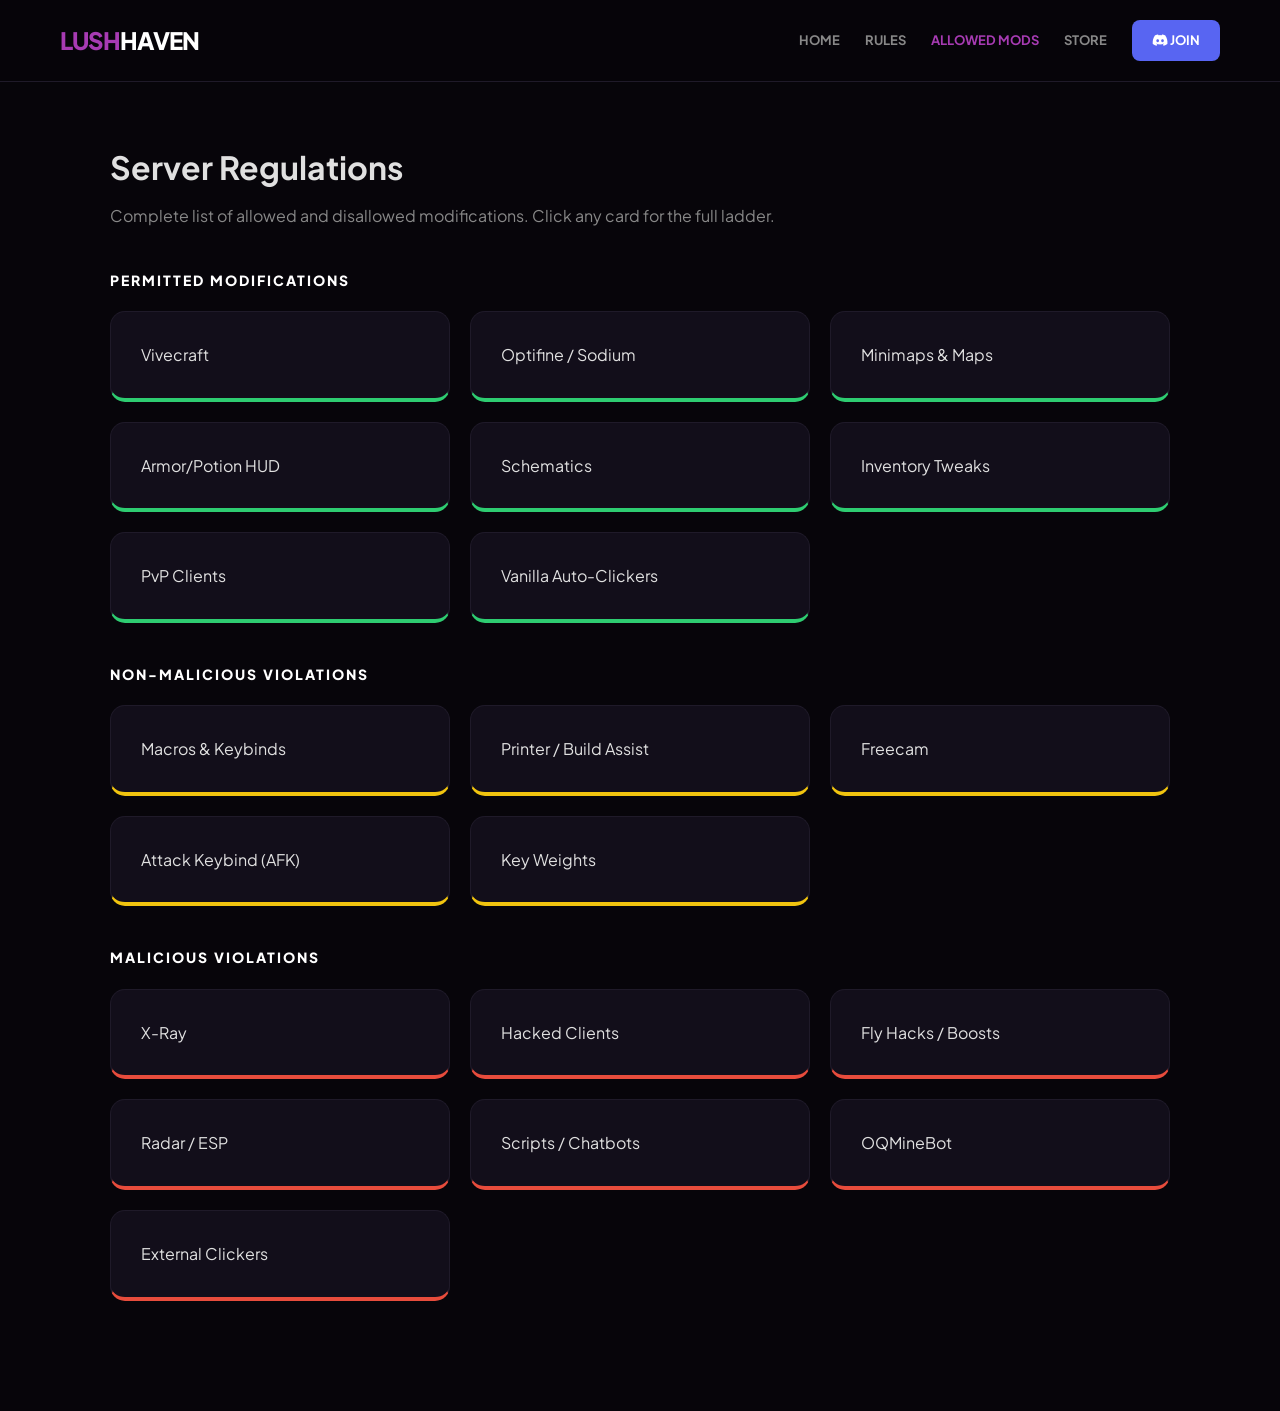
==== commit efca95dd: "Update Store link and add Discord button" ====
--- a/mods.html
+++ b/mods.html
@@ -16,7 +16,10 @@
             <a href="index.html">Home</a>
             <a href="rules.html">Rules</a>
             <a href="mods.html" class="active">Allowed Mods</a>
-            <a href="https://lushhaven.tebex.io/">Store</a>
+            <a href="store.html">Store</a>
+            <a href="https://discord.gg/uBe9tJNKxu" class="discord-btn-nav" target="_blank">
+                <i class="fab fa-discord"></i> Join
+            </a>
         </div>
     </div>
 </header>
